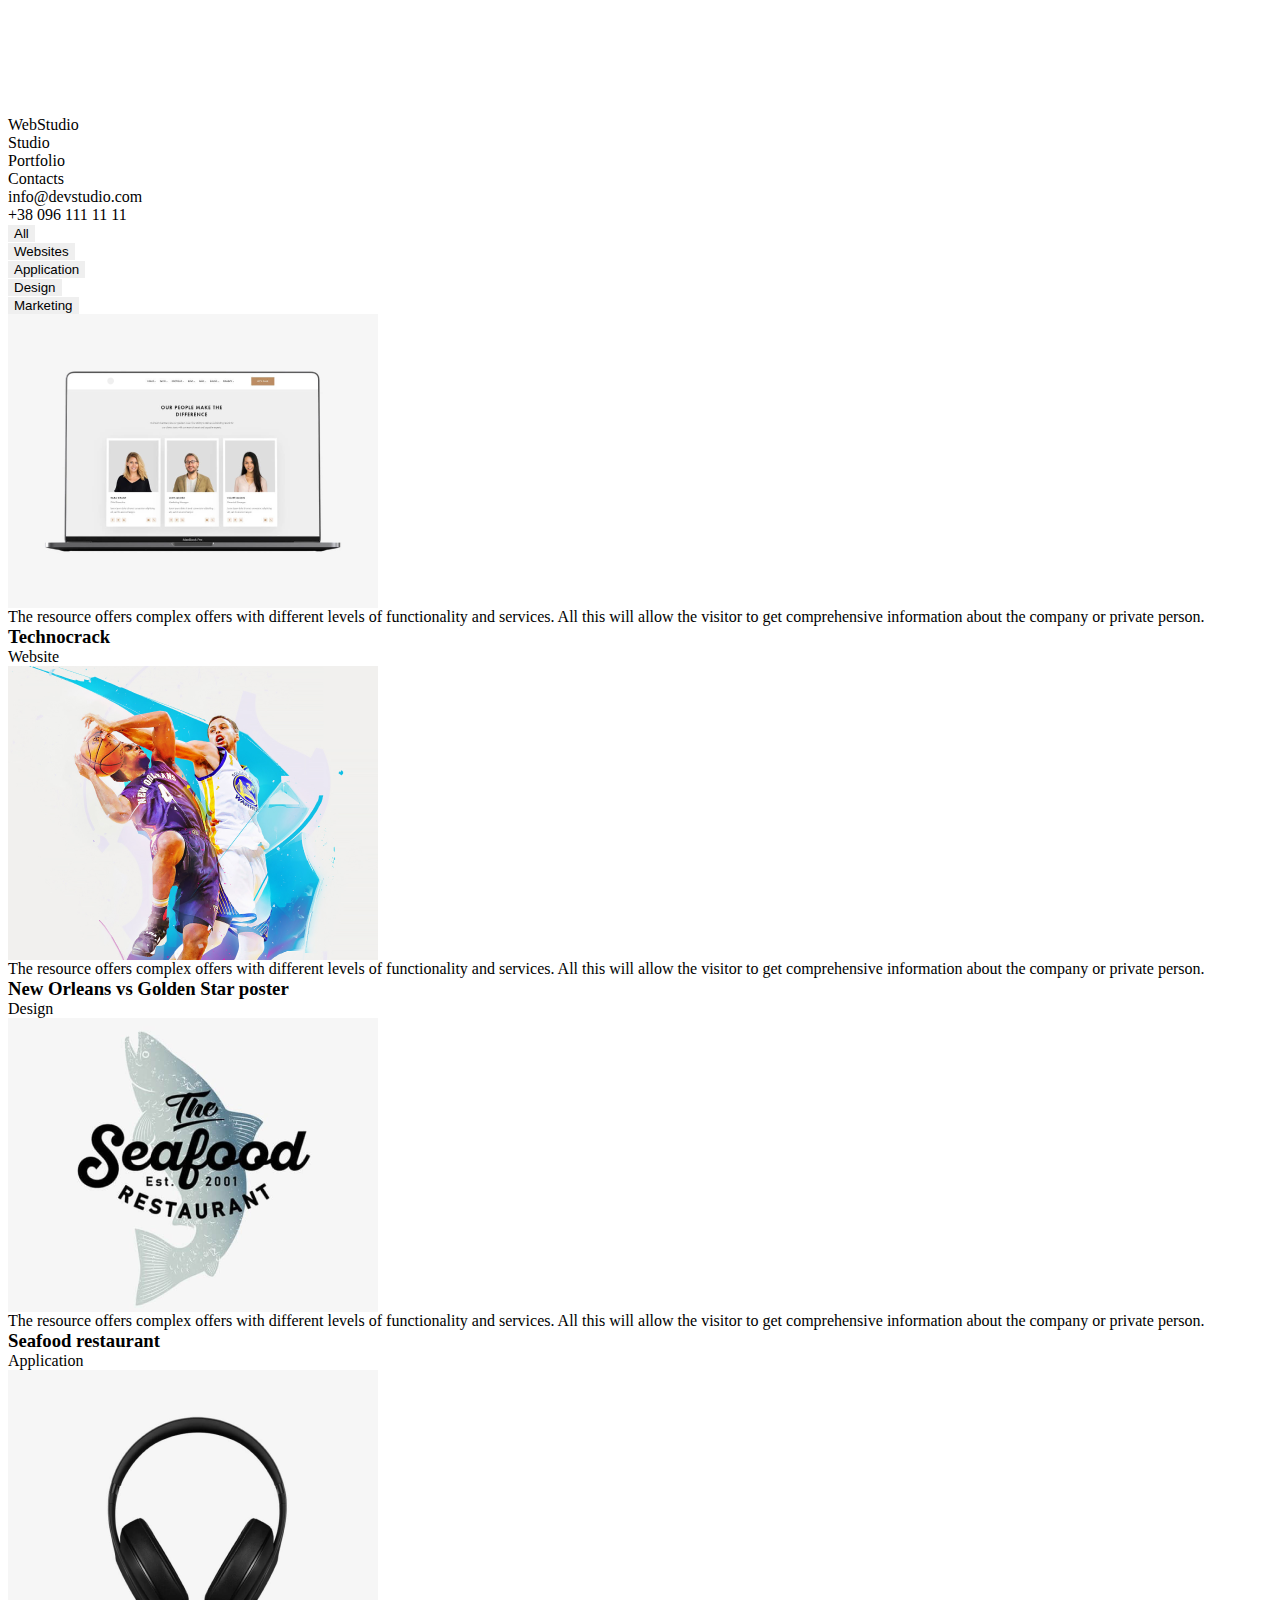
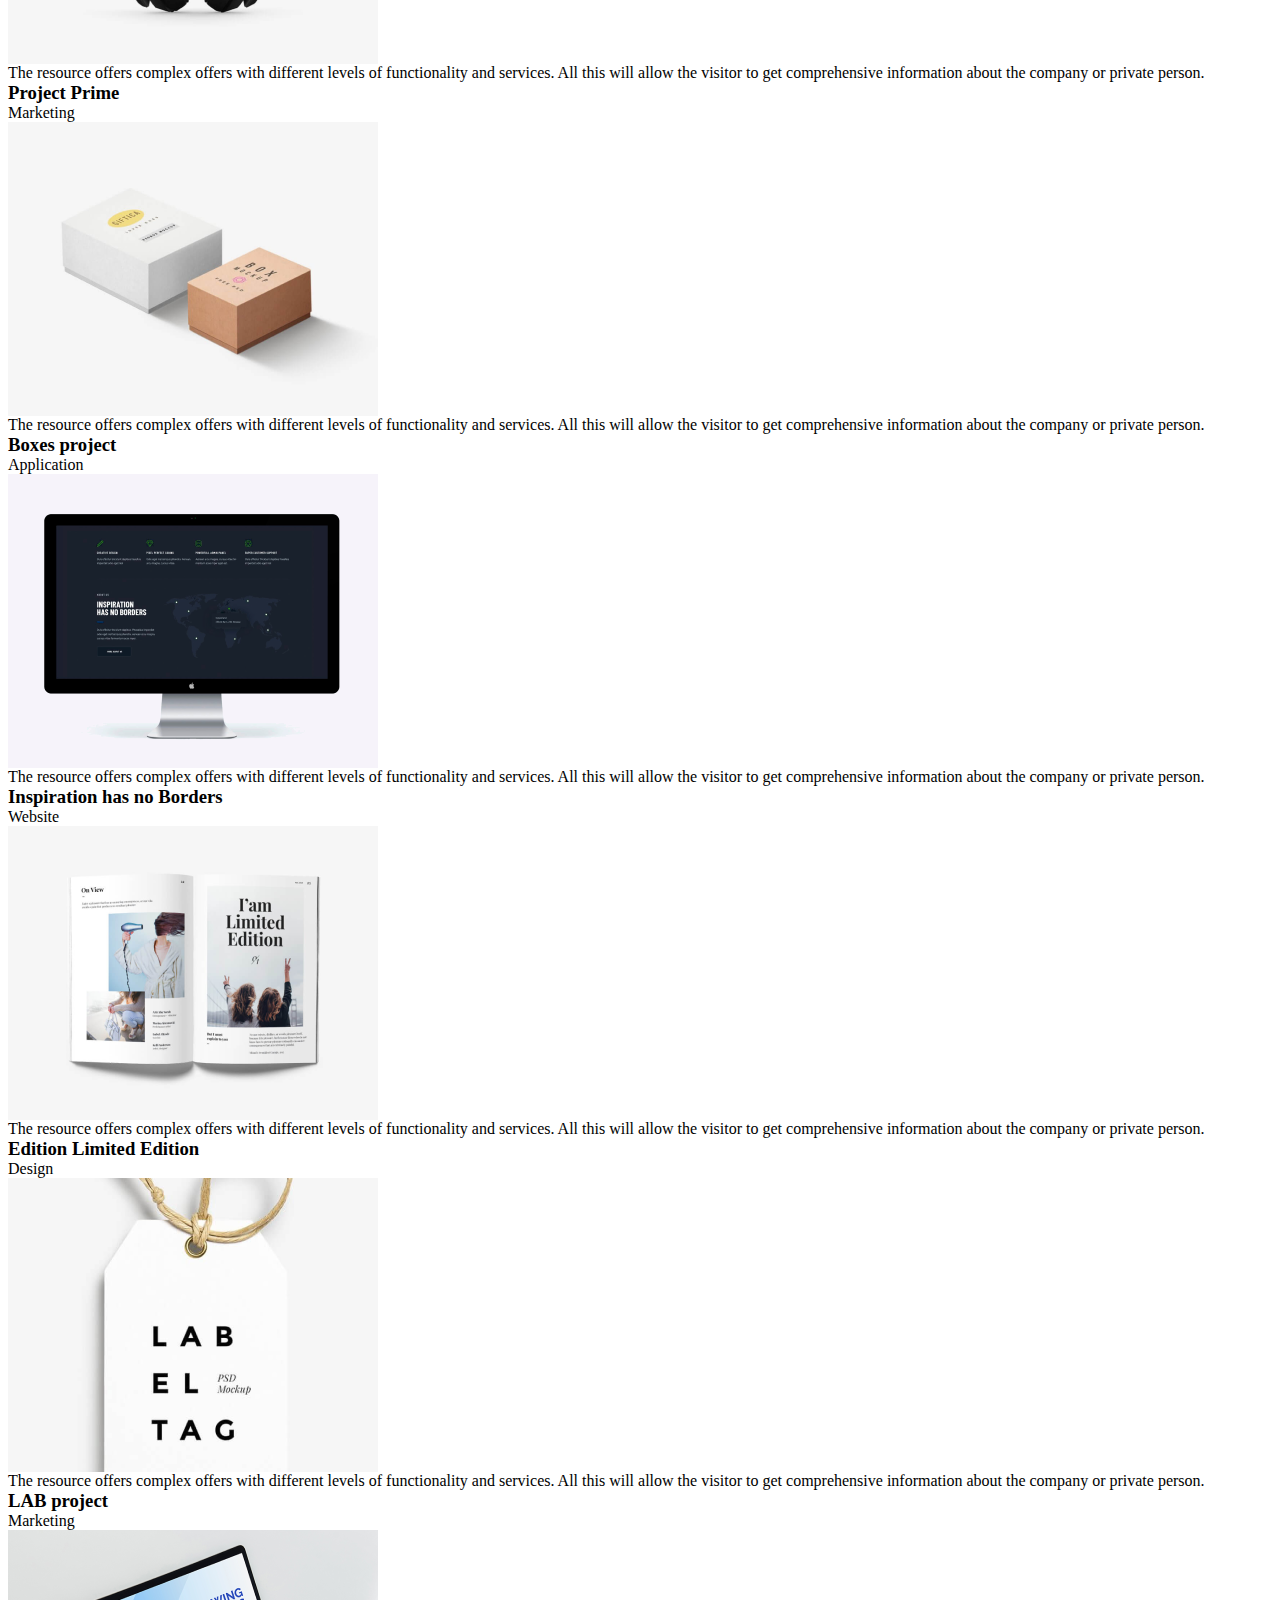
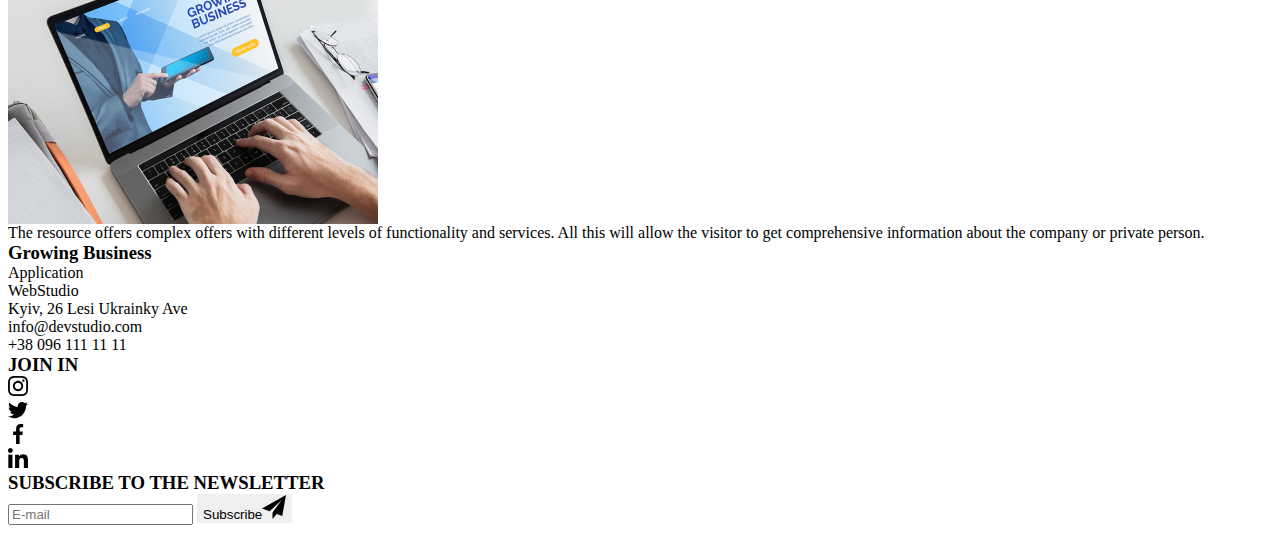
==== portfolio.html @ dd971374 "initial commit" ====
<!DOCTYPE html>
<html lang="en">
<head>
    <meta charset="UTF-8">
    <meta name="viewport" content="width=device-width, initial-scale=1.0">
    <title>Portfolio</title>
    <link rel="stylesheet" href="./reset.css">
    <link rel="stylesheet" href="./styles.css">
    <link rel="preconnect" href="https://fonts.googleapis.com">
    <link rel="preconnect" href="https://fonts.gstatic.com" crossorigin>
    <link href="https://fonts.googleapis.com/css2?family=Raleway:wght@700&family=Roboto:wght@400;500;700;900&display=swap" rel="stylesheet">
</head>
<body id="body">
    <!-- website header -->
    <header class="header" id="header">
        <div class="container header-container">
            <a class="company-logo" href="./index.html">Web<span class="company-logo-header">Studio</span></a>
            <nav class="nav">
                <ul class="nav-list">
                    <li class="nav-list-item"><a href="./index.html" class="nav-list-link">Studio</a></li>
                    <li class="nav-list-item"><a href="./portfolio.html" class="nav-list-link current">Portfolio</a></li>
                    <li class="nav-list-item"><a href="#" class="nav-list-link">Contacts</a></li>
                </ul>
            </nav>
            <ul class="contact-list">
                <li class="contact-list-item"><a href="mailto:info@devstudio.com" class="contact-list-link">info@devstudio.com</a></li>
                <li class="contact-list-item"><a href="tel:+380961111111" class="contact-list-link">+38 096 111 11 11</a></li>
            </ul>
        </div>
    </header>
    <main class="main">
        <section class="portfolio-section"> 
            <div class="container portfolio-container">
                <ul class="filter-list">
                    <li class="filter-list-item"><button class="filter-list-btn">All</button></li>
                    <li class="filter-list-item"><button class="filter-list-btn">Websites</button></li>
                    <li class="filter-list-item"><button class="filter-list-btn">Application</button></li>
                    <li class="filter-list-item"><button class="filter-list-btn">Design</button></li>
                    <li class="filter-list-item"><button class="filter-list-btn">Marketing</button></li>
                </ul>
                <ul class="product-list">
                    <li class="product-list-item">
                        <a href="" class="product-list-link">
                            <div class="product-list-overlay-wrap">
                                <img src="img/img_8.png" alt="" class="product-list-img">
                                <p class="product-list-overlay-text">The resource offers complex offers with different levels of functionality and services. All this will allow the visitor to get comprehensive information about the company or private person.</p>
                            </div>
                            <div class="product-list-text-wrap">
                                <h3 class="product-list-title">Technocrack</h3>
                                <p class="product-list-type">Website</p>
                            </div>
                        </a>       
                    </li>
                    <li class="product-list-item">
                        <a href="" class="product-list-link">
                            <div class="product-list-overlay-wrap">
                                <img src="img/img_9.png" alt="" class="product-list-img">
                                <p class="product-list-overlay-text">The resource offers complex offers with different levels of functionality and services. All this will allow the visitor to get comprehensive information about the company or private person.</p>
                            </div>
                            <div class="product-list-text-wrap">
                                <h3 class="product-list-title">New Orleans vs Golden Star poster</h3>
                                <p class="product-list-type">Design</p>
                            </div>
                        </a>       
                    </li>
                    <li class="product-list-item">
                        <a href="" class="product-list-link">
                            <div class="product-list-overlay-wrap">
                                <img src="img/img_10.png" alt="" class="product-list-img">
                                <p class="product-list-overlay-text">The resource offers complex offers with different levels of functionality and services. All this will allow the visitor to get comprehensive information about the company or private person.</p>
                            </div>
                            <div class="product-list-text-wrap">
                                <h3 class="product-list-title">Seafood restaurant</h3>
                                <p class="product-list-type">Application</p>
                            </div>
                        </a>       
                    </li>
                    <li class="product-list-item">
                        <a href="" class="product-list-link">
                            <div class="product-list-overlay-wrap">
                                <img src="img/img_11.png" alt="" class="product-list-img">
                                <p class="product-list-overlay-text">The resource offers complex offers with different levels of functionality and services. All this will allow the visitor to get comprehensive information about the company or private person.</p>
                            </div>
                            <div class="product-list-text-wrap">
                                <h3 class="product-list-title">Project Prime</h3>
                                <p class="product-list-type">Marketing</p>
                            </div>
                        </a>       
                    </li>
                    <li class="product-list-item">
                        <a href="" class="product-list-link">
                            <div class="product-list-overlay-wrap">
                                <img src="img/img_12.png" alt="" class="product-list-img">
                                <p class="product-list-overlay-text">The resource offers complex offers with different levels of functionality and services. All this will allow the visitor to get comprehensive information about the company or private person.</p>
                            </div>
                            <div class="product-list-text-wrap">
                                <h3 class="product-list-title">Boxes project</h3>
                                <p class="product-list-type">Application</p>
                            </div>
                        </a>       
                    </li>
                    <li class="product-list-item">
                        <a href="" class="product-list-link">
                            <div class="product-list-overlay-wrap">
                                <img src="img/img_13.png" alt="" class="product-list-img">
                                <p class="product-list-overlay-text">The resource offers complex offers with different levels of functionality and services. All this will allow the visitor to get comprehensive information about the company or private person.</p>
                            </div>
                            <div class="product-list-text-wrap">
                                <h3 class="product-list-title">Inspiration has no Borders</h3>
                                <p class="product-list-type">Website</p>
                            </div>
                        </a>       
                    </li>
                    <li class="product-list-item">
                        <a href="" class="product-list-link">
                            <div class="product-list-overlay-wrap">
                                <img src="img/img_14.png" alt="" class="product-list-img">
                                <p class="product-list-overlay-text">The resource offers complex offers with different levels of functionality and services. All this will allow the visitor to get comprehensive information about the company or private person.</p>
                            </div>
                            <div class="product-list-text-wrap">
                                <h3 class="product-list-title">Edition Limited Edition</h3>
                                <p class="product-list-type">Design</p>
                            </div>
                        </a>       
                    </li>
                    <li class="product-list-item">
                        <a href="" class="product-list-link">
                            <div class="product-list-overlay-wrap">
                                <img src="img/img_15.png" alt="" class="product-list-img">
                                <p class="product-list-overlay-text">The resource offers complex offers with different levels of functionality and services. All this will allow the visitor to get comprehensive information about the company or private person.</p>
                            </div>
                            <div class="product-list-text-wrap">
                                <h3 class="product-list-title">LAB project</h3>
                                <p class="product-list-type">Marketing</p>
                            </div>
                        </a>       
                    </li>
                    <li class="product-list-item">
                        <a href="" class="product-list-link">
                            <div class="product-list-overlay-wrap">
                                <img src="img/img_16.png" alt="" class="product-list-img">
                                <p class="product-list-overlay-text">The resource offers complex offers with different levels of functionality and services. All this will allow the visitor to get comprehensive information about the company or private person.</p>
                            </div>
                            <div class="product-list-text-wrap">
                                <h3 class="product-list-title">Growing Business</h3>
                                <p class="product-list-type">Application</p>
                            </div>
                        </a>       
                    </li>
                </ul>
            </div>
        </section>
    </main>
    <footer class="footer">
        <div class="container footer-container">
            <div class="address-wrapper">
                <a href="./index.html" class="company-logo">Web<span class="company-logo-footer">Studio</span></a>
                <address class="address">
                    <ul class="address-list">
                        <li class="address-list-item"><a href="" class="address-list-address">Kyiv, 26 Lesi Ukrainky Ave</a></li>
                        <li class="address-list-item"><a href="mailto:info@devstudio.com" class="address-list-link">info@devstudio.com</a></li>
                        <li class="address-list-item"><a href="tel:+380961111111" class="address-list-link">+38 096 111 11 11</a></li>
                    </ul>
                </address>
            </div>
            <div class="footer-social-wrapper">
                <h3 class="footer-join">JOIN IN</h3>
                <ul class="footer-join-social-list">
                    <li class="footer-join-social-list-item">
                        <a href="#" class="footer-join-social-list-link">
                            <svg width="20" height="20" class="footer-join-social-list-svg">
                                <use href="./symbol-defs.svg#icon-instagram" class="footer-join-social-list-use"></use>
                            </svg>
                        </a>
                    </li>
                    <li class="footer-join-social-list-item">
                        <a href="#" class="footer-join-social-list-link">
                            <svg width="20" height="20" class="footer-join-social-list-svg">
                                <use href="./symbol-defs.svg#icon-twitter" class="footer-join-social-list-use"></use>
                            </svg>
                        </a>
                    </li>
                    <li class="footer-join-social-list-item">
                        <a href="#" class="footer-join-social-list-link">
                            <svg width="20" height="20" class="footer-join-social-list-svg">
                                <use href="./symbol-defs.svg#icon-facebook" class="footer-join-social-list-use"></use>
                            </svg>
                        </a>
                    </li>
                    <li class="footer-join-social-list-item">
                        <a href="#" class="footer-join-social-list-link">
                            <svg width="20" height="20" class="footer-join-social-list-svg">
                                <use href="./symbol-defs.svg#icon-linkedin" class="footer-join-social-list-use"></use>
                            </svg>
                        </a>
                    </li>
                </ul>
            </div>
            <div class="footer-form-wrapper">
                <h3 class="footer-form-title">SUBSCRIBE TO THE NEWSLETTER</h3>
                <form class="footer-form">
                    <input type="text" class="footer-form-input" placeholder="E-mail">
                    <button class="footer-form-btn">Subscribe<svg width="24" height="24" class="footer-form-svg"><use href="./symbol-defs.svg#icon-send" class="footer-form-use"></use></svg></button>
                </form>
            </div>
        </div>
    </footer>
    <script>
        const header = document.getElementById('header');
        const headerHeight = header.offsetHeight;
        const body = document.getElementById('body');
        body.style.paddingTop = headerHeight + 'px';
    </script>
</body>
</html>
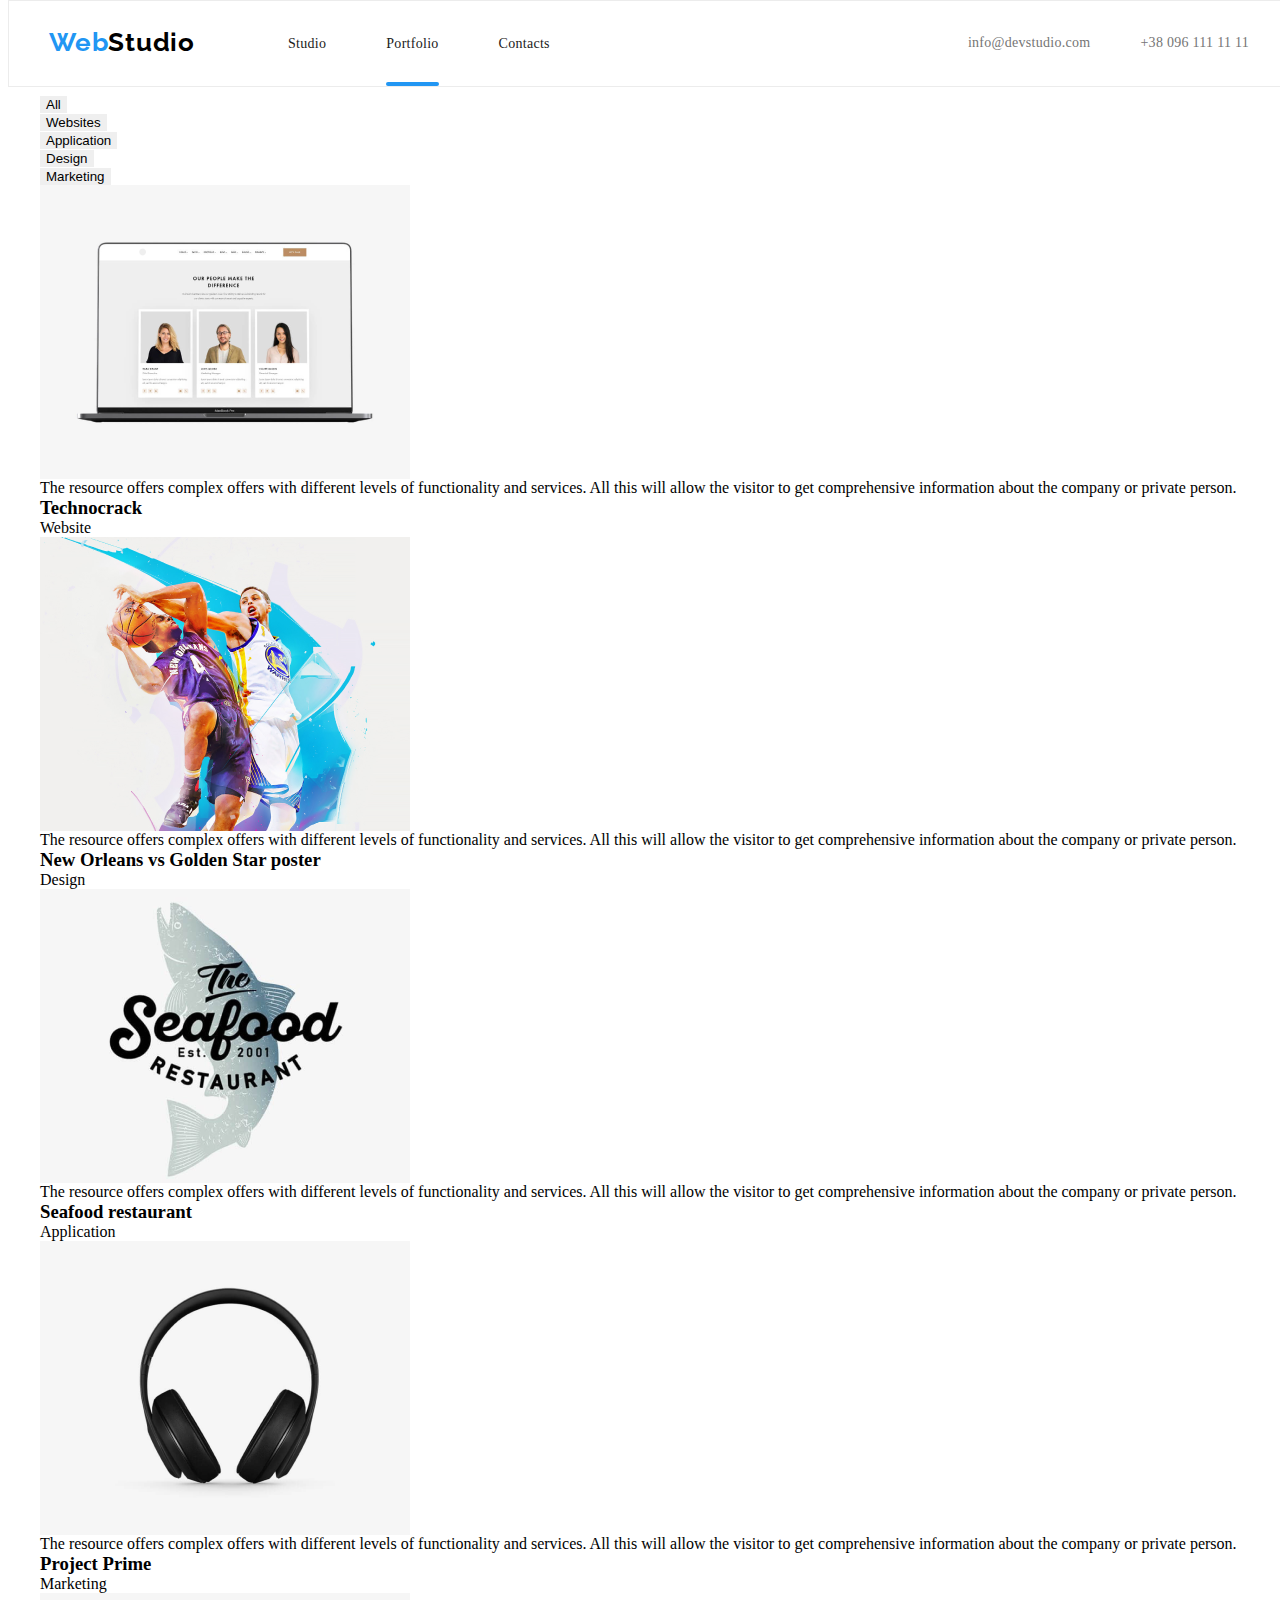
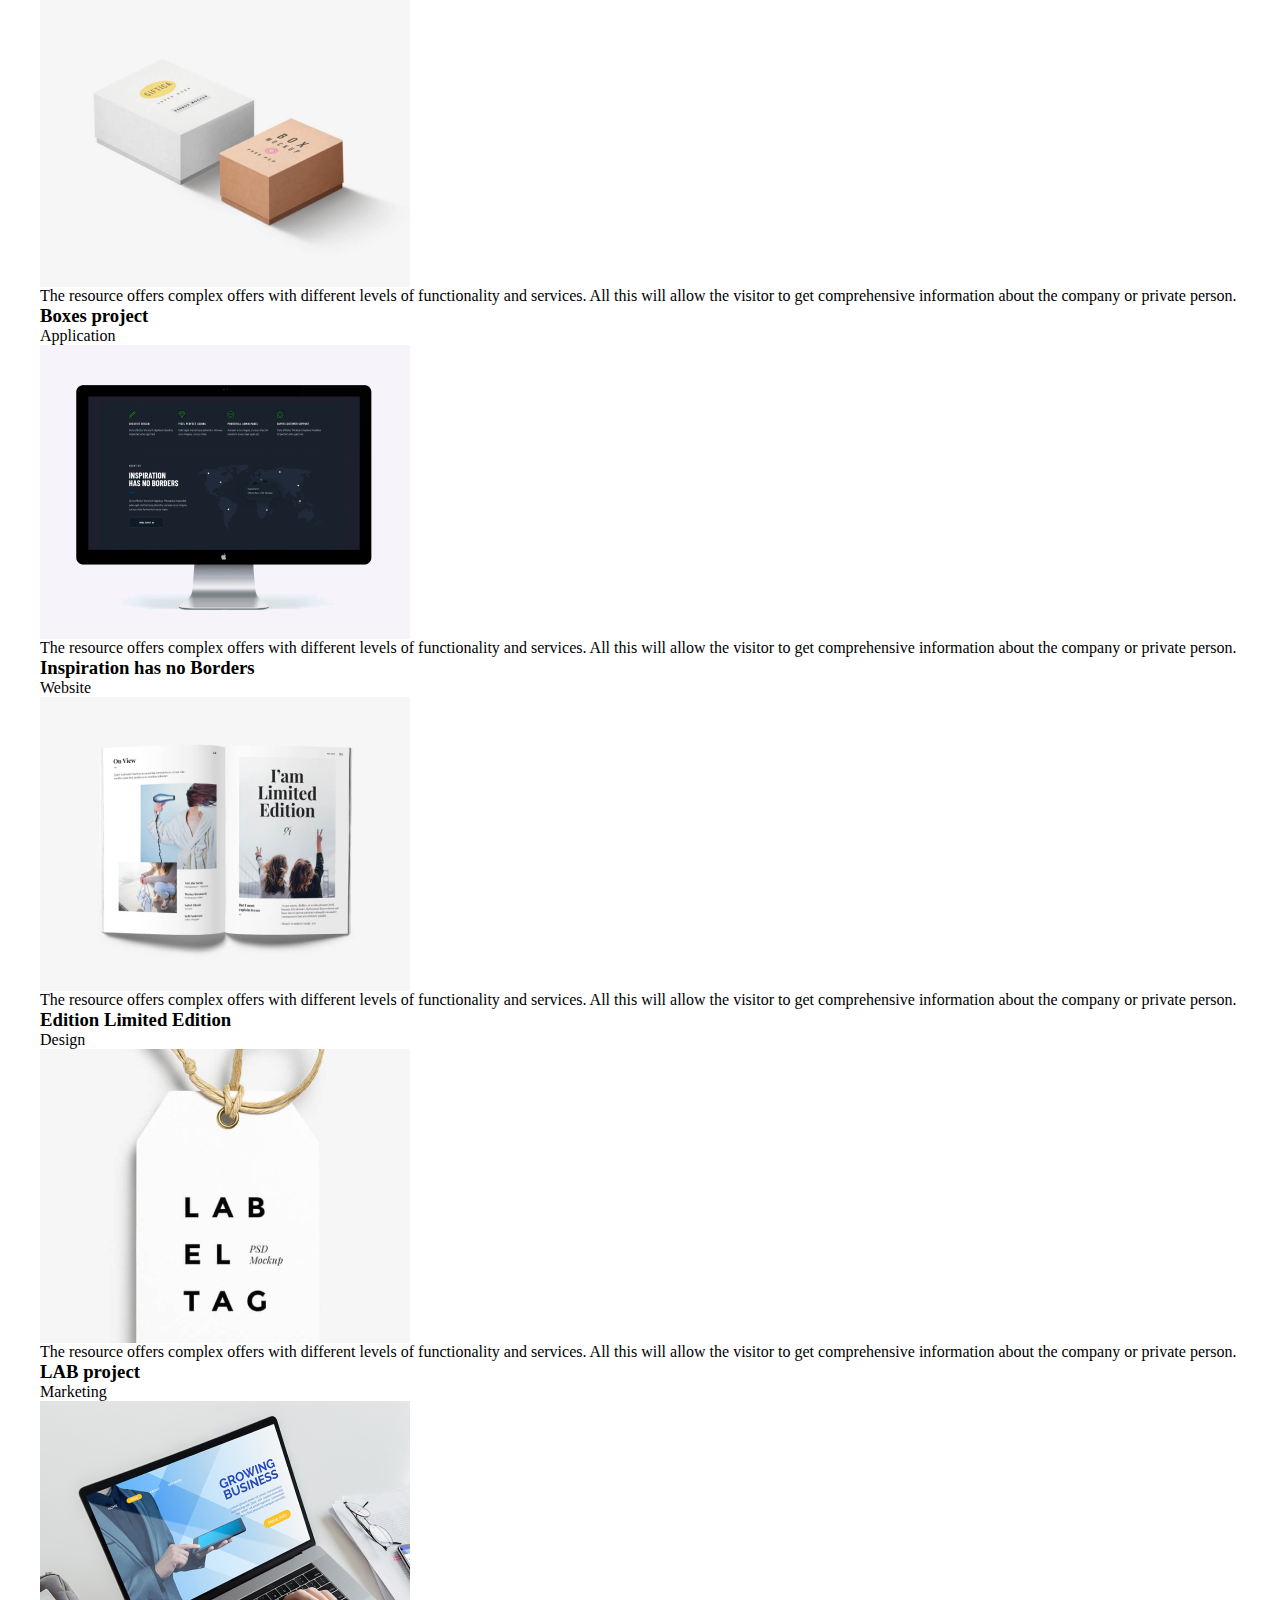
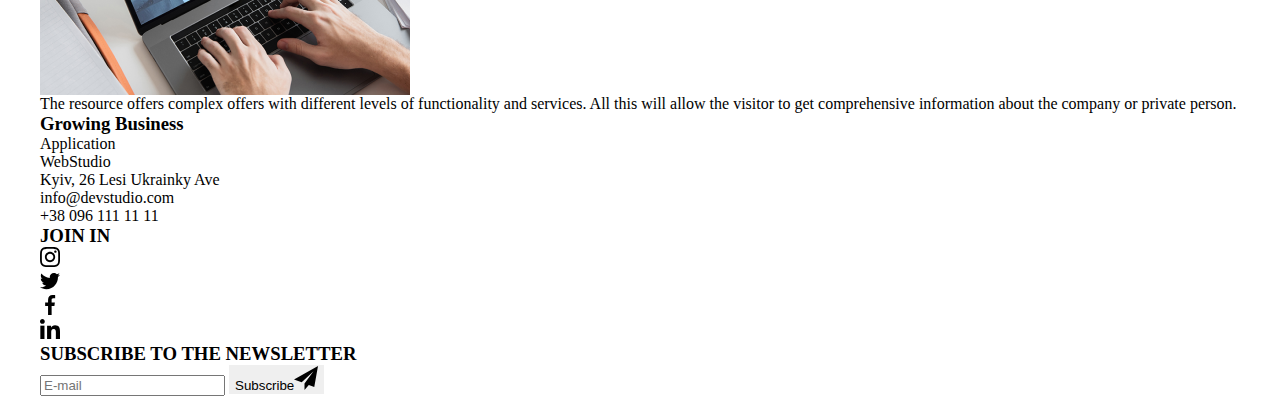
==== commit bf998d7e: "finished _header.scss, minor fixes" ====
--- a/portfolio.html
+++ b/portfolio.html
@@ -3,12 +3,12 @@
 <head>
     <meta charset="UTF-8">
     <meta name="viewport" content="width=device-width, initial-scale=1.0">
-    <title>Portfolio</title>
-    <link rel="stylesheet" href="./reset.css">
-    <link rel="stylesheet" href="./styles.css">
     <link rel="preconnect" href="https://fonts.googleapis.com">
     <link rel="preconnect" href="https://fonts.gstatic.com" crossorigin>
     <link href="https://fonts.googleapis.com/css2?family=Raleway:wght@700&family=Roboto:wght@400;500;700;900&display=swap" rel="stylesheet">
+    <link rel="stylesheet" href="https://cdnjs.cloudflare.com/ajax/libs/modern-normalize/3.0.1/modern-normalize.min.css" integrity="sha512-q6WgHqiHlKyOqslT/lgBgodhd03Wp4BEqKeW6nNtlOY4quzyG3VoQKFrieaCeSnuVseNKRGpGeDU3qPmabCANg==" crossorigin="anonymous" referrerpolicy="no-referrer" />
+    <link rel="stylesheet" href="./css/main.min.css">
+    <title>Portfolio</title>
 </head>
 <body id="body">
     <!-- website header -->
--- a/css/main.min.css
+++ b/css/main.min.css
@@ -0,0 +1 @@
+ul,ol{list-style:none;margin:0;padding:0}h1,h2,h3,h4,h5,h6,p{margin:0}a{text-decoration:none;color:inherit}address{font-style:normal}button{border:none}img{display:block}.container{padding-left:15px;padding-right:15px;margin:0 auto}@media screen and (min-width: 480px){.container{width:480px}}@media screen and (min-width: 767px){.container{width:768px}}@media screen and (min-width: 1199px){.container{width:1200px}}.header{background-color:#fff;width:100%;padding-top:24px;padding-bottom:25px;border:1px solid #ececec;position:fixed;top:0}.header-container{display:flex;justify-content:_;align-items:center;gap:93px;flex-wrap:_;flex-direction:_}.header .company-logo{font-family:Raleway;font-size:26px;font-weight:700;line-height:35.96px;letter-spacing:.03em;color:#2196f3}.header .company-logo-header{color:#000}.header .company-logo-footer{color:#fff}.header .nav-list{display:flex;justify-content:_;align-items:_;gap:60px;flex-wrap:_;flex-direction:_}.header .nav-list-link{font-family:inherit;font-size:14px;font-weight:500;line-height:16.41px;letter-spacing:.02em;color:#212121}.header .nav-list-link:hover{color:#2196f3}.header .nav-list .current{position:relative}.header .nav-list .current::after{content:"";position:absolute;background-color:#2196f3;height:4px;border-radius:2px;width:100%;bottom:-35px;left:0}.header .contact-list{display:flex;justify-content:_;align-items:_;gap:50px;flex-wrap:_;flex-direction:_;margin-left:auto}.header .contact-list-item{display:flex;justify-content:_;align-items:center;gap:10px;flex-wrap:_;flex-direction:_}.header .contact-list-item:hover .contact-list-icon{fill:#2196f3}.header .contact-list-item:hover .contact-list-link{color:#2196f3}.header .contact-list-link{font-family:inherit;font-size:14px;font-weight:500;line-height:16.41px;letter-spacing:.02em;color:#757575}.header .contact-list-icon{fill:#757575}/*# sourceMappingURL=main.min.css.map */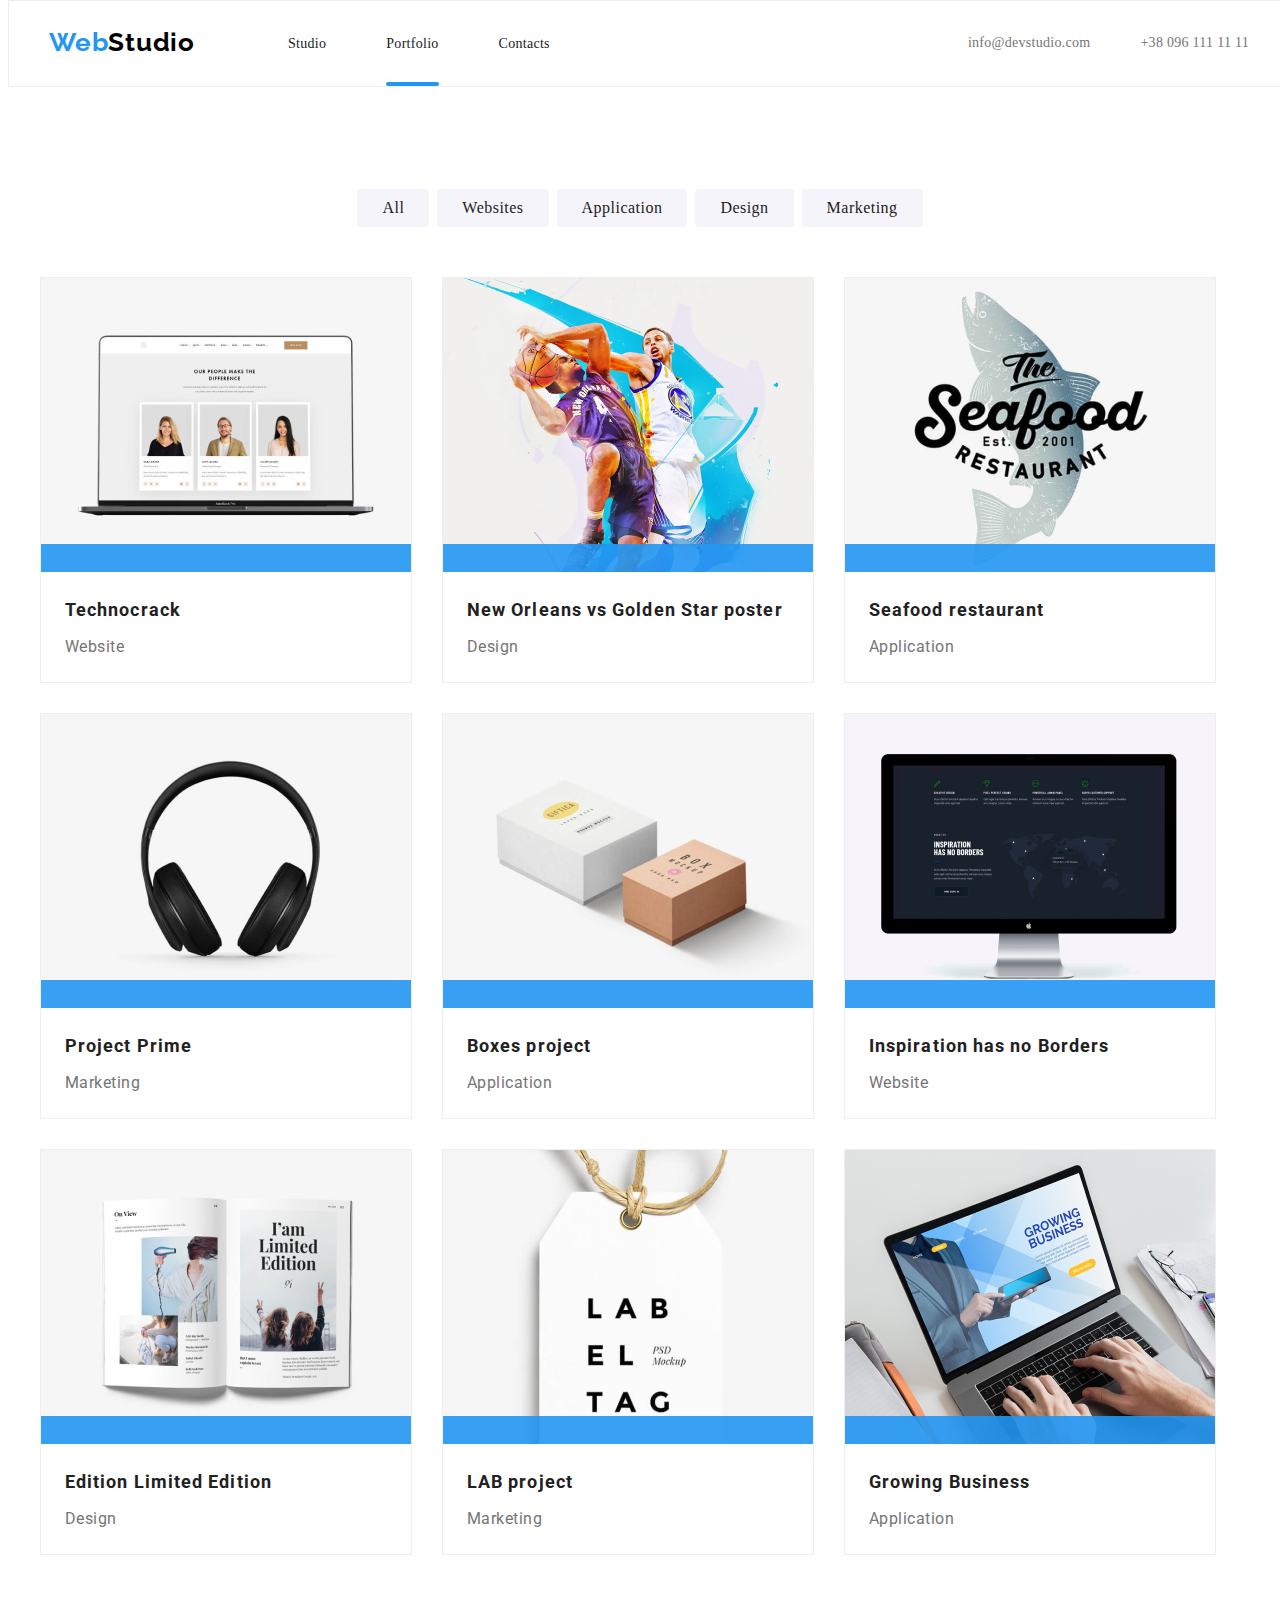
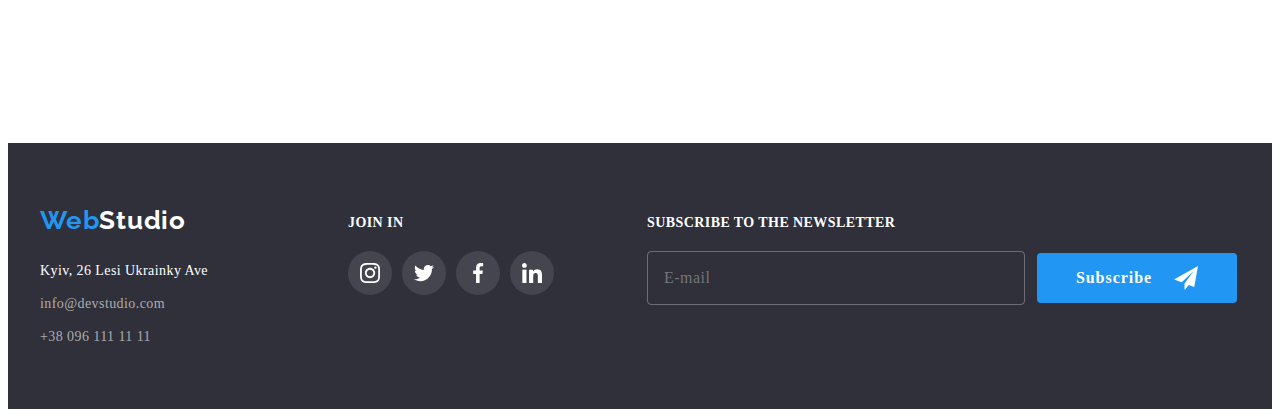
==== commit 2cb5f426: "_portfolio.scss done, minor fixes" ====
--- a/portfolio.html
+++ b/portfolio.html
@@ -29,7 +29,7 @@
         </div>
     </header>
     <main class="main">
-        <section class="portfolio-section"> 
+        <section class="portfolio"> 
             <div class="container portfolio-container">
                 <ul class="filter-list">
                     <li class="filter-list-item"><button class="filter-list-btn">All</button></li>
--- a/css/main.min.css
+++ b/css/main.min.css
@@ -1 +1 @@
-ul,ol{list-style:none;margin:0;padding:0}h1,h2,h3,h4,h5,h6,p{margin:0}a{text-decoration:none;color:inherit}address{font-style:normal}button{border:none}img{display:block}.container{padding-left:15px;padding-right:15px;margin:0 auto}@media screen and (min-width: 480px){.container{width:480px}}@media screen and (min-width: 767px){.container{width:768px}}@media screen and (min-width: 1199px){.container{width:1200px}}.header{background-color:#fff;width:100%;padding-top:24px;padding-bottom:25px;border:1px solid #ececec;position:fixed;top:0}.header-container{display:flex;justify-content:_;align-items:center;gap:93px;flex-wrap:_;flex-direction:_}.header .company-logo{font-family:Raleway;font-size:26px;font-weight:700;line-height:35.96px;letter-spacing:.03em;color:#2196f3}.header .company-logo-header{color:#000}.header .company-logo-footer{color:#fff}.header .nav-list{display:flex;justify-content:_;align-items:_;gap:60px;flex-wrap:_;flex-direction:_}.header .nav-list-link{font-family:inherit;font-size:14px;font-weight:500;line-height:16.41px;letter-spacing:.02em;color:#212121}.header .nav-list-link:hover{color:#2196f3}.header .nav-list .current{position:relative}.header .nav-list .current::after{content:"";position:absolute;background-color:#2196f3;height:4px;border-radius:2px;width:100%;bottom:-35px;left:0}.header .contact-list{display:flex;justify-content:_;align-items:_;gap:50px;flex-wrap:_;flex-direction:_;margin-left:auto}.header .contact-list-item{display:flex;justify-content:_;align-items:center;gap:10px;flex-wrap:_;flex-direction:_}.header .contact-list-item:hover .contact-list-icon{fill:#2196f3}.header .contact-list-item:hover .contact-list-link{color:#2196f3}.header .contact-list-link{font-family:inherit;font-size:14px;font-weight:500;line-height:16.41px;letter-spacing:.02em;color:#757575}.header .contact-list-icon{fill:#757575}/*# sourceMappingURL=main.min.css.map */+ul,ol{list-style:none;margin:0;padding:0}h1,h2,h3,h4,h5,h6,p{margin:0}a{text-decoration:none;color:inherit}address{font-style:normal}button{border:none}img{display:block}.container{padding-left:15px;padding-right:15px;margin:0 auto}@media screen and (min-width: 480px){.container{width:480px}}@media screen and (min-width: 767px){.container{width:768px}}@media screen and (min-width: 1199px){.container{width:1200px}}.backdrop{position:fixed;top:0;left:0;width:100%;height:100%;background-color:rgba(0,0,0,.5);opacity:1}.backdrop.is-hidden{opacity:0;pointer-events:none}.no-scroll{overflow:hidden}.modal{position:absolute;top:50%;left:50%;width:528px;height:581px;background-color:#fff;transform:translate(-50%, -50%);border:1px solid rgba(33,33,33,.1254901961);border-radius:4px;box-shadow:0px 2px 1px 0px rgba(0,0,0,.2);box-shadow:0px 1px 1px 0px rgba(0,0,0,.1411764706);box-shadow:0px 1px 3px 0px rgba(0,0,0,.1215686275)}.modal-btn-close{width:30px;height:30px;margin-top:8px;margin-left:490px;border-radius:50%;background-color:rgba(0,0,0,0);border:1px solid rgba(0,0,0,.062745098);cursor:pointer;display:flex;justify-content:center;align-items:center;gap:_;flex-wrap:_;flex-direction:_}.modal-btn-close:hover>svg{fill:#2196f3}.modal-title{font-family:inherit;font-size:20px;font-weight:700;line-height:23.44px;letter-spacing:.03em;text-align:center;margin-top:2px;margin-bottom:12px}.modal-form{margin-left:40px;margin-right:40px;margin-bottom:20px}.modal-form-label{font-family:inherit;font-size:12px;font-weight:400;line-height:14.06px;letter-spacing:.01em;text-align:left;color:#757575}.modal-form-input-wrapper{width:100%;height:40px;margin-top:4px;border-radius:4px;border:1px solid rgba(33,33,33,.1254901961);padding-left:12px;display:flex;justify-content:_;align-items:center;gap:12px;flex-wrap:_;flex-direction:_}.modal-form-input-wrapper:has(.modal-form-input:focus){border:1px solid #2196f3}.modal-form-input{border:0;outline:0}.modal-form-input-svg:has(+.modal-form-input:focus){fill:#2196f3}.modal-form-textarea{width:100%;height:120px;margin-bottom:20px;margin-top:4px;border-radius:4px;border:1px solid rgba(33,33,33,.1254901961);resize:none;font-family:inherit;font-size:12px;font-weight:400;line-height:14.06px;letter-spacing:.01em;text-align:left;outline:0;padding-top:12px;padding-left:16px}.modal-form-textarea:focus{border:1px solid #2196f3}.modal-form-checkbox-text{display:inline;font-family:inherit;font-size:14px;font-weight:400;line-height:24px;letter-spacing:.03em;text-align:left;color:#757575;margin-right:100px}.modal-form-checkbox-text-link{text-decoration:underline;color:#2196f3}.modal-btn-send{display:block;margin:0 auto;margin-top:6px;width:200px;height:50px;color:#fff;background-color:#2196f3;border-radius:4px;font-family:inherit;font-size:16px;font-weight:700;line-height:30px;letter-spacing:.06em;text-align:center;margin-bottom:40px;cursor:pointer}.header{background-color:#fff;width:100%;padding-top:24px;padding-bottom:25px;border:1px solid #ececec;position:fixed;top:0}.header-container{display:flex;justify-content:_;align-items:center;gap:93px;flex-wrap:_;flex-direction:_}.header .nav-list{display:flex;justify-content:_;align-items:_;gap:60px;flex-wrap:_;flex-direction:_}.header .nav-list-link{font-family:inherit;font-size:14px;font-weight:500;line-height:16.41px;letter-spacing:.02em;color:#212121}.header .nav-list-link:hover{color:#2196f3}.header .nav-list .current{position:relative}.header .nav-list .current::after{content:"";position:absolute;background-color:#2196f3;height:4px;border-radius:2px;width:100%;bottom:-35px;left:0}.header .contact-list{display:flex;justify-content:_;align-items:_;gap:50px;flex-wrap:_;flex-direction:_;margin-left:auto}.header .contact-list-item{display:flex;justify-content:_;align-items:center;gap:10px;flex-wrap:_;flex-direction:_}.header .contact-list-item:hover .contact-list-icon{fill:#2196f3}.header .contact-list-item:hover .contact-list-link{color:#2196f3}.header .contact-list-link{font-family:inherit;font-size:14px;font-weight:500;line-height:16.41px;letter-spacing:.02em;color:#757575}.header .contact-list-icon{fill:#757575}.company-logo{font-family:Raleway;font-size:26px;font-weight:700;line-height:35.96px;letter-spacing:.03em;color:#2196f3}.company-logo-header{color:#000}.company-logo-footer{color:#fff}.hero{background-color:#2f303a;padding-top:200px;padding-bottom:200px}.hero-title{font-family:inherit;font-size:44px;font-weight:900;line-height:60px;letter-spacing:.06em;color:#fff;text-transform:uppercase;margin:0 auto;margin-bottom:30px;max-width:696px;text-align:center}.hero-btn{display:block;font-family:inherit;font-size:16px;font-weight:700;line-height:30px;letter-spacing:.06em;background-color:#2196f3;color:#fff;width:216px;height:50px;margin:0 auto;border-radius:4px}.features{padding-top:94px}.features-list{display:flex;justify-content:space-between;align-items:_;gap:_;flex-wrap:_;flex-direction:_}.features-list-title{font-family:inherit;font-size:14px;font-weight:700;line-height:16.41px;letter-spacing:.03em;color:#212121;text-transform:capitalize;margin-bottom:10px}.features-list-text{font-family:inherit;font-size:14px;font-weight:400;line-height:24px;letter-spacing:.03em;color:#757575}.features-list-item{width:270px;display:flex;justify-content:_;align-items:_;gap:_;flex-wrap:_;flex-direction:column}.features-list-item:nth-child(1)::before{content:url("/img/img_18.png");margin-bottom:30px}.features-list-item:nth-child(2)::before{content:url("/img/img_19.png");margin-bottom:30px}.features-list-item:nth-child(3)::before{content:url("/img/img_20.png");margin-bottom:30px}.features-list-item:nth-child(4)::before{content:url("/img/img_21.png");margin-bottom:30px}.work{padding-top:94px;padding-bottom:94px}.work-title{font-family:inherit;font-size:36px;font-weight:700;line-height:42.19px;letter-spacing:.03em;text-align:center;color:#212121;margin-bottom:50px}.work-list{display:flex;justify-content:space-between;align-items:_;gap:_;flex-wrap:_;flex-direction:_}.work-list-wrapper{position:relative}.work-list-text{position:absolute;margin:0;bottom:0;left:0;color:#fff;background-color:rgba(47,48,58,.5019607843);height:70px;width:100%;text-align:center;font-family:inherit;font-size:14px;font-weight:700;line-height:16.41px;letter-spacing:.03em;display:flex;justify-content:center;align-items:center;gap:_;flex-wrap:_;flex-direction:_}.team{background-color:#f5f4fa;padding-top:94px;padding-bottom:94px}.team-title{font-family:inherit;font-size:36px;font-weight:700;line-height:42.19px;letter-spacing:.03em;text-align:center;color:#212121;margin-bottom:50px}.team-list{display:flex;justify-content:space-between;align-items:_;gap:_;flex-wrap:_;flex-direction:_}.team-list-item{background-color:#fff;width:270px;height:428px;text-align:center;border-radius:0px 0px 4px 4px;box-shadow:0px 2px 0px 0px rgba(0,0,0,.2),0px 1px 1px 0px rgba(0,0,0,.14),0px 1px 3px 0px rgba(0,0,0,.12)}.team-list-title{font-family:inherit;font-size:16px;font-weight:500;line-height:18.75px;letter-spacing:.03em;text-align:center;color:#212121;margin-top:30px}.team-list-text{font-family:inherit;font-size:16px;font-weight:400px;line-height:18.75px;letter-spacing:.03em;text-align:center;color:#757575;margin-top:10px}.team-list-social-list{display:flex;justify-content:center;align-items:center;gap:10px;flex-wrap:_;flex-direction:_;margin-right:32px;margin-left:32px;margin-bottom:30px;margin-top:16px}.team-list-social-list-item{width:44px;height:44px;border-radius:50%;display:flex;justify-content:center;align-items:center;gap:_;flex-wrap:_;flex-direction:_}.team-list-social-list-item:hover{background-color:#2196f3;cursor:pointer}.team-list-social-list-item:hover .team-list-social-list-link>.team-list-social-list-svg{fill:#fff}.team-list-social-list-link{display:flex;justify-content:center;align-items:center;gap:_;flex-wrap:_;flex-direction:_}.team-list-social-list-svg{fill:#afb1b8}.customers{padding-left:215px;padding-right:215px;padding-top:94px;padding-bottom:94px}.customers-title{font-family:inherit;font-size:36px;font-weight:700;line-height:42.19px;letter-spacing:.03em;text-align:center;margin-bottom:50px}.customers-list{display:flex;justify-content:space-between;align-items:_;gap:_;flex-wrap:_;flex-direction:_}.customers-list-item{width:170px;height:92px;border:1px solid #afb1b8;border-radius:4px;display:flex;justify-content:center;align-items:center;gap:_;flex-wrap:_;flex-direction:_}.customers-list-item:hover{border:1px solid #2196f3}.customers-list-item:hover .customers-list-use{fill:#2196f3;transition:500ms}.customers-list-item .customers-list-use{fill:#afb1b8}.footer{background-color:#2f303a;padding-top:60px;padding-bottom:60px}.footer-container{display:flex;justify-content:_;align-items:_;gap:_;flex-wrap:_;flex-direction:_}.footer .address{margin-top:20px;margin-right:70px}.footer .address-list-item{margin-top:9px}.footer .address-list-address{font-family:inherit;font-size:14px;font-weight:400;line-height:24px;letter-spacing:.03em;color:#fff}.footer .address-list-link{font-family:inherit;font-size:14px;font-weight:400;line-height:24px;letter-spacing:.03em;color:rgba(255,255,255,.6)}.footer-social-wrapper{margin-top:12px;margin-left:70px}.footer-join{font-family:inherit;font-size:14px;font-weight:700;line-height:16.41px;letter-spacing:.03em;text-align:left;color:#fff}.footer-join-social-list{display:flex;justify-content:center;align-items:center;gap:10px;flex-wrap:_;flex-direction:_;margin-top:20px}.footer-join-social-list-item{width:44px;height:44px;border-radius:50%;display:flex;justify-content:center;align-items:center;gap:_;flex-wrap:_;flex-direction:_;background-color:rgba(255,255,255,.1019607843)}.footer-join-social-list-item:hover{background-color:#2196f3;cursor:pointer}.footer-join-social-list-link{display:flex;justify-content:center;align-items:center;gap:_;flex-wrap:_;flex-direction:_}.footer-join-social-list-svg{fill:#fff}.footer-form{display:flex;justify-content:_;align-items:center;gap:12px;flex-wrap:_;flex-direction:_}.footer-form-wrapper{margin-left:93px;margin-top:12px}.footer-form-title{font-family:inherit;font-size:14px;font-weight:700;line-height:16.41px;letter-spacing:.03em;text-align:left;color:#fff;margin-bottom:20px}.footer-form-input{width:358px;height:50px;border-radius:4px;background-color:rgba(0,0,0,0);border:1px solid rgba(255,255,255,.3019607843);font-family:inherit;font-size:16px;font-weight:400;line-height:20px;letter-spacing:.03em;text-align:left;color:rgba(255,255,255,.6);padding-left:16px;outline:none}.footer-form-btn{font-family:inherit;font-size:16px;font-weight:700;line-height:30px;letter-spacing:.06em;text-align:center;color:#fff;background-color:#2196f3;width:200px;height:50px;display:flex;justify-content:center;align-items:center;gap:22px;flex-wrap:_;flex-direction:_;cursor:pointer;border-radius:4px}.footer-form-svg{fill:#fff}.portfolio{padding-top:94px;padding-bottom:94px}.portfolio-container{display:flex;justify-content:_;align-items:center;gap:_;flex-wrap:_;flex-direction:column;padding-bottom:94px}.portfolio-container .filter-list{margin-bottom:50px;display:flex;justify-content:space-between;align-items:_;gap:8px;flex-wrap:_;flex-direction:_}.portfolio-container .filter-list-btn{font-family:inherit;font-size:16px;font-weight:500;line-height:26px;letter-spacing:.03em;color:#212121;background-color:#f5f4fa;padding:6px 25px;border-radius:4px;cursor:pointer;transition-property:background-color color;transition-duration:.4s}.portfolio-container .filter-list-btn:hover{color:#fff;background-color:#2196f3}.portfolio-container .product-list{display:flex;justify-content:_;align-items:_;gap:30px;flex-wrap:wrap;flex-direction:_}.portfolio-container .product-list-item{border:1px solid #eee;width:370px;height:404px}.portfolio-container .product-list-item:hover{box-shadow:1px 4px 6px 0px rgba(0,0,0,.1607843137);box-shadow:0px 4px 4px 0px rgba(0,0,0,.0588235294);box-shadow:0px 1px 1px 0px rgba(0,0,0,.1215686275)}.portfolio-container .product-list-link:hover{cursor:pointer}.portfolio-container .product-list-link:hover .product-list-overlay-text{transform:translate(0, 0)}.portfolio-container .product-list-overlay-wrap{position:relative;overflow:hidden}.portfolio-container .product-list-overlay-text{color:#fff;background-color:rgba(33,150,243,.8980392157);padding:63px 24px;position:absolute;top:0;left:0;font-family:inherit;font-size:18px;font-weight:400;line-height:28px;letter-spacing:.03em;text-align:left;transform:translate(0, 100%);transition:1s}.portfolio-container .product-list-img{width:370px;height:294px;display:block}.portfolio-container .product-list-title{font-family:Roboto;font-size:18px;font-weight:700;line-height:36px;letter-spacing:.06em;color:#212121;margin-bottom:4px}.portfolio-container .product-list-type{font-family:Roboto;font-size:16px;font-weight:400;line-height:30px;letter-spacing:.03em;text-align:left;color:#757575}.portfolio-container .product-list-text-wrap{padding:20px 24px 22px 24px}/*# sourceMappingURL=main.min.css.map */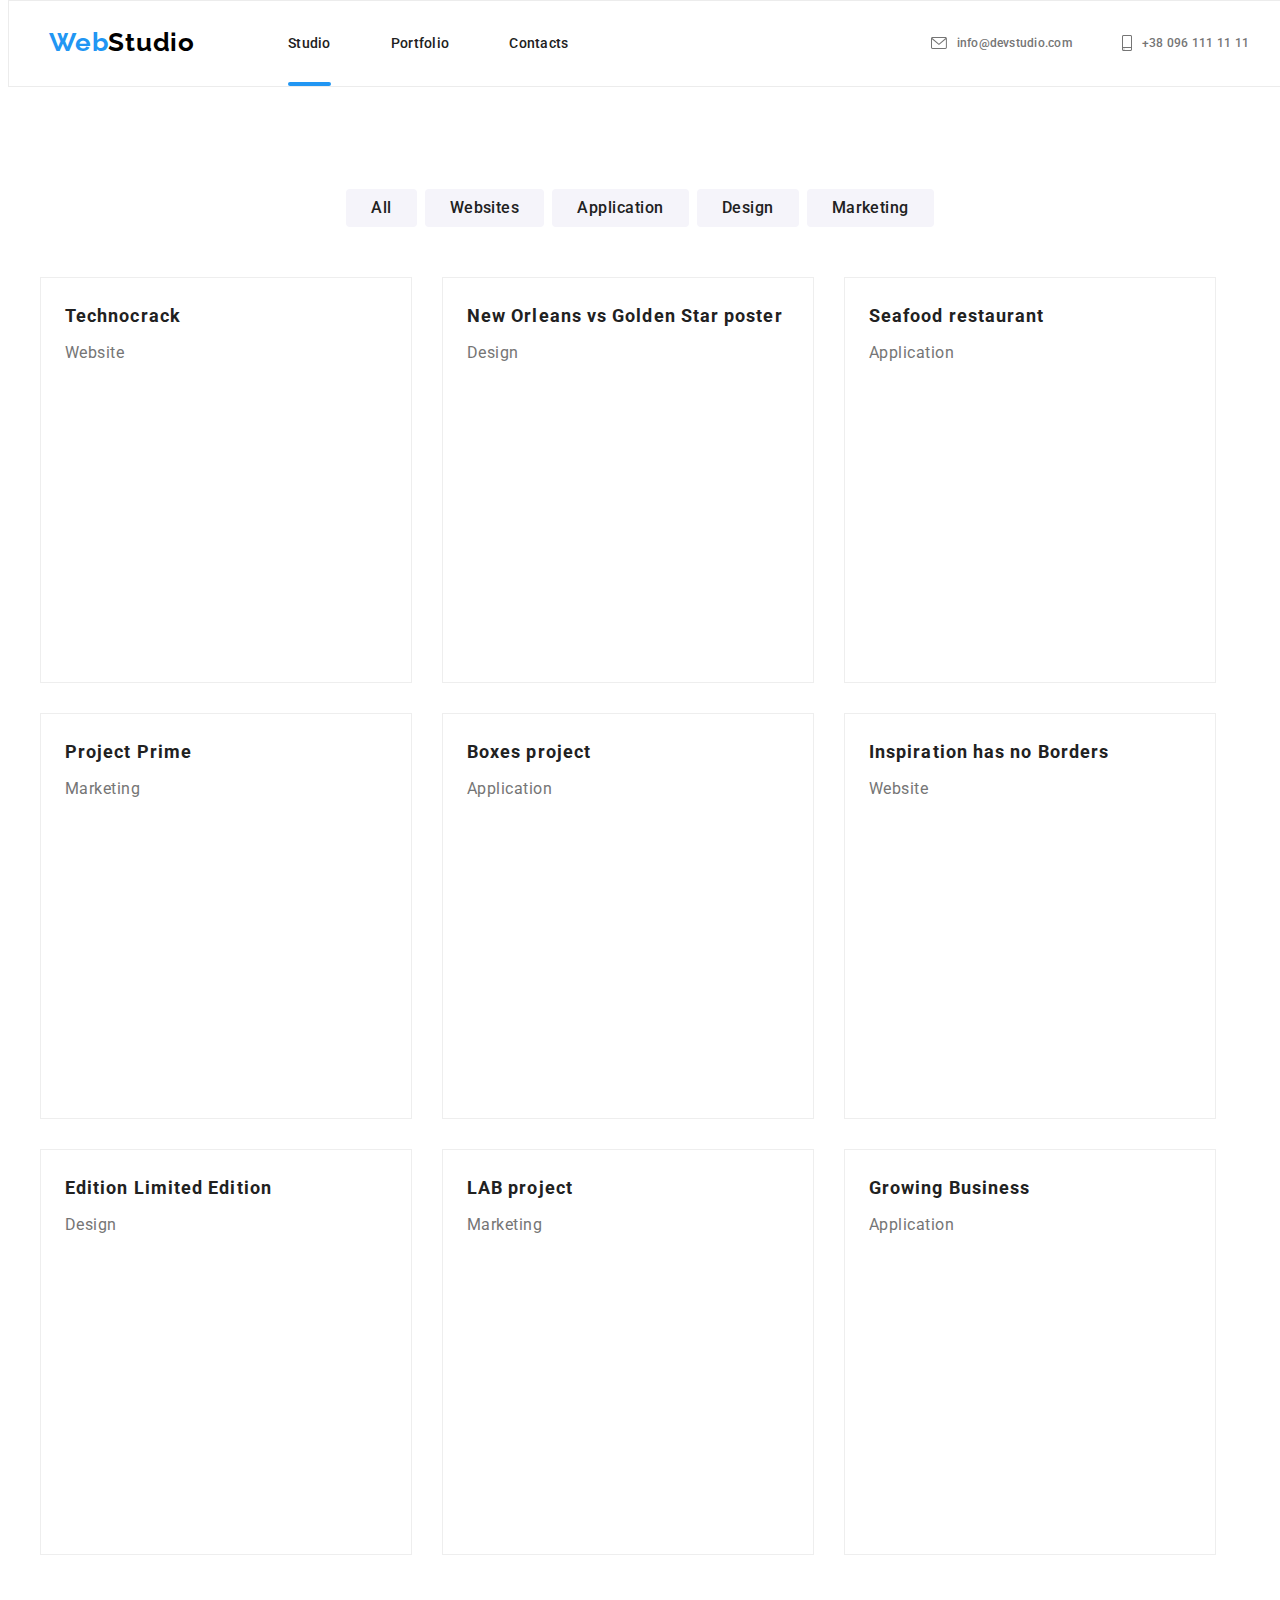
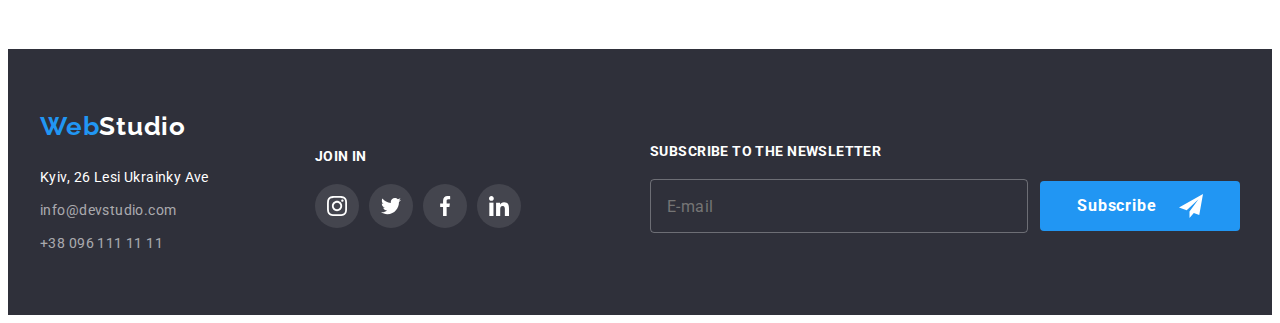
==== commit 82b97362: "adaptive for portfolio done, started working on images for portfolio" ====
--- a/portfolio.html
+++ b/portfolio.html
@@ -17,15 +17,62 @@
             <a class="company-logo" href="./index.html">Web<span class="company-logo-header">Studio</span></a>
             <nav class="nav">
                 <ul class="nav-list">
-                    <li class="nav-list-item"><a href="./index.html" class="nav-list-link">Studio</a></li>
-                    <li class="nav-list-item"><a href="./portfolio.html" class="nav-list-link current">Portfolio</a></li>
+                    <li class="nav-list-item"><a href="./index.html" class="nav-list-link current">Studio</a></li>
+                    <li class="nav-list-item"><a href="./portfolio.html" class="nav-list-link">Portfolio</a></li>
                     <li class="nav-list-item"><a href="#" class="nav-list-link">Contacts</a></li>
                 </ul>
             </nav>
             <ul class="contact-list">
-                <li class="contact-list-item"><a href="mailto:info@devstudio.com" class="contact-list-link">info@devstudio.com</a></li>
-                <li class="contact-list-item"><a href="tel:+380961111111" class="contact-list-link">+38 096 111 11 11</a></li>
+                <li class="contact-list-item"><svg width="16" height="12" class="contact-list-icon"><use href="./symbol-defs.svg#icon-envelope"></use></svg><a href="mailto:info@devstudio.com" class="contact-list-link">info@devstudio.com</a></li>
+                <li class="contact-list-item"><svg width="10" height="16" class="contact-list-icon"><use href="./symbol-defs.svg#icon-smartphone"></use></svg><a href="tel:+380961111111" class="contact-list-link">+38 096 111 11 11</a></li>
             </ul>
+            <button class="mobile-menu-btn-open"><svg width="40" height="40" class="mobile-menu-svg"><use href="./symbol-defs.svg#icon-menu" class="mobile-menu-use"></use></svg></button>
+        </div>
+        <div class="mobile-menu is-hidden">
+            <div class="mobile-menu-top-wrapper">
+                <button class="mobile-menu-btn-close">
+                    <svg class="mobile-menu-btn-close-svg" width="40" height="40">
+                        <use href="./symbol-defs.svg#icon-close" class="mobile-menu-btn-close-use"></use>
+                    </svg>
+                </button>
+                <nav class="mobile-menu-nav">
+                    <ul class="mobile-menu-nav-list">
+                        <li class="mobile-menu-nav-list-item">
+                            <a class="mobile-menu-nav-list-link" href="">Studio</a>
+                        </li>
+                        <li class="mobile-menu-nav-list-item">
+                            <a class="mobile-menu-nav-list-link" href="">Portfolio</a>
+                        </li>
+                        <li class="mobile-menu-nav-list-item">
+                            <a class="mobile-menu-nav-list-link" href="">Contacts</a>
+                        </li>
+                    </ul>
+                </nav>
+            </div>
+            <div class="mobile-menu-bottom-wrapper">
+                <ul class="mobile-menu-contact-list">
+                    <li class="mobile-menu-contact-list-item">
+                        <a class="mobile-menu-contact-list-link" href="tel:380961111111">+38 096 111 11 11</a>
+                    </li>
+                    <li class="mobile-menu-contact-list-item">
+                        <a class="mobile-menu-contact-list-link" href="mailto:info@devstudio.com">info@devstudio.com</a>
+                    </li>
+                </ul>
+                <ul class="mobile-menu-social-list">
+                    <li class="mobile-menu-social-list-item">
+                        <a class="mobile-menu-social-list-link" href="">Instagram</a>
+                    </li>
+                    <li class="mobile-menu-social-list-item">
+                        <a class="mobile-menu-social-list-link" href="">Twitter</a>
+                    </li>
+                    <li class="mobile-menu-social-list-item">
+                        <a class="mobile-menu-social-list-link" href="">Facebook</a>
+                    </li>
+                    <li class="mobile-menu-social-list-item">
+                        <a class="mobile-menu-social-list-link" href="">Linkedin</a>
+                    </li>
+                </ul>
+            </div>
         </div>
     </header>
     <main class="main">
@@ -205,11 +252,7 @@
             </div>
         </div>
     </footer>
-    <script>
-        const header = document.getElementById('header');
-        const headerHeight = header.offsetHeight;
-        const body = document.getElementById('body');
-        body.style.paddingTop = headerHeight + 'px';
-    </script>
+    <script src="./js/fixed-header.js"></script>
+    <script src="./js/mobile-menu.js"></script>
 </body>
 </html>--- a/css/main.min.css
+++ b/css/main.min.css
@@ -1 +1 @@
-ul,ol{list-style:none;margin:0;padding:0}h1,h2,h3,h4,h5,h6,p{margin:0}a{text-decoration:none;color:inherit}address{font-style:normal}button{border:none}img{display:block}.container{padding-left:15px;padding-right:15px;margin:0 auto}@media screen and (min-width: 480px){.container{width:480px}}@media screen and (min-width: 767px){.container{width:768px}}@media screen and (min-width: 1199px){.container{width:1200px}}.backdrop{position:fixed;top:0;left:0;width:100%;height:100%;background-color:rgba(0,0,0,.5);opacity:1}.backdrop.is-hidden{opacity:0;pointer-events:none}.no-scroll{overflow:hidden}.modal{position:absolute;top:50%;left:50%;width:528px;height:581px;background-color:#fff;transform:translate(-50%, -50%);border:1px solid rgba(33,33,33,.1254901961);border-radius:4px;box-shadow:0px 2px 1px 0px rgba(0,0,0,.2);box-shadow:0px 1px 1px 0px rgba(0,0,0,.1411764706);box-shadow:0px 1px 3px 0px rgba(0,0,0,.1215686275)}.modal-btn-close{width:30px;height:30px;margin-top:8px;margin-left:490px;border-radius:50%;background-color:rgba(0,0,0,0);border:1px solid rgba(0,0,0,.062745098);cursor:pointer;display:flex;justify-content:center;align-items:center;gap:_;flex-wrap:_;flex-direction:_}.modal-btn-close:hover>svg{fill:#2196f3}.modal-title{font-family:inherit;font-size:20px;font-weight:700;line-height:23.44px;letter-spacing:.03em;text-align:center;margin-top:2px;margin-bottom:12px}.modal-form{margin-left:40px;margin-right:40px;margin-bottom:20px}.modal-form-label{font-family:inherit;font-size:12px;font-weight:400;line-height:14.06px;letter-spacing:.01em;text-align:left;color:#757575}.modal-form-input-wrapper{width:100%;height:40px;margin-top:4px;border-radius:4px;border:1px solid rgba(33,33,33,.1254901961);padding-left:12px;display:flex;justify-content:_;align-items:center;gap:12px;flex-wrap:_;flex-direction:_}.modal-form-input-wrapper:has(.modal-form-input:focus){border:1px solid #2196f3}.modal-form-input{border:0;outline:0}.modal-form-input-svg:has(+.modal-form-input:focus){fill:#2196f3}.modal-form-textarea{width:100%;height:120px;margin-bottom:20px;margin-top:4px;border-radius:4px;border:1px solid rgba(33,33,33,.1254901961);resize:none;font-family:inherit;font-size:12px;font-weight:400;line-height:14.06px;letter-spacing:.01em;text-align:left;outline:0;padding-top:12px;padding-left:16px}.modal-form-textarea:focus{border:1px solid #2196f3}.modal-form-checkbox-text{display:inline;font-family:inherit;font-size:14px;font-weight:400;line-height:24px;letter-spacing:.03em;text-align:left;color:#757575;margin-right:100px}.modal-form-checkbox-text-link{text-decoration:underline;color:#2196f3}.modal-btn-send{display:block;margin:0 auto;margin-top:6px;width:200px;height:50px;color:#fff;background-color:#2196f3;border-radius:4px;font-family:inherit;font-size:16px;font-weight:700;line-height:30px;letter-spacing:.06em;text-align:center;margin-bottom:40px;cursor:pointer}.header{background-color:#fff;width:100%;padding-top:24px;padding-bottom:25px;border:1px solid #ececec;position:fixed;top:0}.header-container{display:flex;justify-content:_;align-items:center;gap:93px;flex-wrap:_;flex-direction:_}.header .nav-list{display:flex;justify-content:_;align-items:_;gap:60px;flex-wrap:_;flex-direction:_}.header .nav-list-link{font-family:inherit;font-size:14px;font-weight:500;line-height:16.41px;letter-spacing:.02em;color:#212121}.header .nav-list-link:hover{color:#2196f3}.header .nav-list .current{position:relative}.header .nav-list .current::after{content:"";position:absolute;background-color:#2196f3;height:4px;border-radius:2px;width:100%;bottom:-35px;left:0}.header .contact-list{display:flex;justify-content:_;align-items:_;gap:50px;flex-wrap:_;flex-direction:_;margin-left:auto}.header .contact-list-item{display:flex;justify-content:_;align-items:center;gap:10px;flex-wrap:_;flex-direction:_}.header .contact-list-item:hover .contact-list-icon{fill:#2196f3}.header .contact-list-item:hover .contact-list-link{color:#2196f3}.header .contact-list-link{font-family:inherit;font-size:14px;font-weight:500;line-height:16.41px;letter-spacing:.02em;color:#757575}.header .contact-list-icon{fill:#757575}.company-logo{font-family:Raleway;font-size:26px;font-weight:700;line-height:35.96px;letter-spacing:.03em;color:#2196f3}.company-logo-header{color:#000}.company-logo-footer{color:#fff}.hero{background-color:#2f303a;padding-top:200px;padding-bottom:200px}.hero-title{font-family:inherit;font-size:44px;font-weight:900;line-height:60px;letter-spacing:.06em;color:#fff;text-transform:uppercase;margin:0 auto;margin-bottom:30px;max-width:696px;text-align:center}.hero-btn{display:block;font-family:inherit;font-size:16px;font-weight:700;line-height:30px;letter-spacing:.06em;background-color:#2196f3;color:#fff;width:216px;height:50px;margin:0 auto;border-radius:4px}.features{padding-top:94px}.features-list{display:flex;justify-content:space-between;align-items:_;gap:_;flex-wrap:_;flex-direction:_}.features-list-title{font-family:inherit;font-size:14px;font-weight:700;line-height:16.41px;letter-spacing:.03em;color:#212121;text-transform:capitalize;margin-bottom:10px}.features-list-text{font-family:inherit;font-size:14px;font-weight:400;line-height:24px;letter-spacing:.03em;color:#757575}.features-list-item{width:270px;display:flex;justify-content:_;align-items:_;gap:_;flex-wrap:_;flex-direction:column}.features-list-item:nth-child(1)::before{content:url("/img/img_18.png");margin-bottom:30px}.features-list-item:nth-child(2)::before{content:url("/img/img_19.png");margin-bottom:30px}.features-list-item:nth-child(3)::before{content:url("/img/img_20.png");margin-bottom:30px}.features-list-item:nth-child(4)::before{content:url("/img/img_21.png");margin-bottom:30px}.work{padding-top:94px;padding-bottom:94px}.work-title{font-family:inherit;font-size:36px;font-weight:700;line-height:42.19px;letter-spacing:.03em;text-align:center;color:#212121;margin-bottom:50px}.work-list{display:flex;justify-content:space-between;align-items:_;gap:_;flex-wrap:_;flex-direction:_}.work-list-wrapper{position:relative}.work-list-text{position:absolute;margin:0;bottom:0;left:0;color:#fff;background-color:rgba(47,48,58,.5019607843);height:70px;width:100%;text-align:center;font-family:inherit;font-size:14px;font-weight:700;line-height:16.41px;letter-spacing:.03em;display:flex;justify-content:center;align-items:center;gap:_;flex-wrap:_;flex-direction:_}.team{background-color:#f5f4fa;padding-top:94px;padding-bottom:94px}.team-title{font-family:inherit;font-size:36px;font-weight:700;line-height:42.19px;letter-spacing:.03em;text-align:center;color:#212121;margin-bottom:50px}.team-list{display:flex;justify-content:space-between;align-items:_;gap:_;flex-wrap:_;flex-direction:_}.team-list-item{background-color:#fff;width:270px;height:428px;text-align:center;border-radius:0px 0px 4px 4px;box-shadow:0px 2px 0px 0px rgba(0,0,0,.2),0px 1px 1px 0px rgba(0,0,0,.14),0px 1px 3px 0px rgba(0,0,0,.12)}.team-list-title{font-family:inherit;font-size:16px;font-weight:500;line-height:18.75px;letter-spacing:.03em;text-align:center;color:#212121;margin-top:30px}.team-list-text{font-family:inherit;font-size:16px;font-weight:400px;line-height:18.75px;letter-spacing:.03em;text-align:center;color:#757575;margin-top:10px}.team-list-social-list{display:flex;justify-content:center;align-items:center;gap:10px;flex-wrap:_;flex-direction:_;margin-right:32px;margin-left:32px;margin-bottom:30px;margin-top:16px}.team-list-social-list-item{width:44px;height:44px;border-radius:50%;display:flex;justify-content:center;align-items:center;gap:_;flex-wrap:_;flex-direction:_}.team-list-social-list-item:hover{background-color:#2196f3;cursor:pointer}.team-list-social-list-item:hover .team-list-social-list-link>.team-list-social-list-svg{fill:#fff}.team-list-social-list-link{display:flex;justify-content:center;align-items:center;gap:_;flex-wrap:_;flex-direction:_}.team-list-social-list-svg{fill:#afb1b8}.customers{padding-left:215px;padding-right:215px;padding-top:94px;padding-bottom:94px}.customers-title{font-family:inherit;font-size:36px;font-weight:700;line-height:42.19px;letter-spacing:.03em;text-align:center;margin-bottom:50px}.customers-list{display:flex;justify-content:space-between;align-items:_;gap:_;flex-wrap:_;flex-direction:_}.customers-list-item{width:170px;height:92px;border:1px solid #afb1b8;border-radius:4px;display:flex;justify-content:center;align-items:center;gap:_;flex-wrap:_;flex-direction:_}.customers-list-item:hover{border:1px solid #2196f3}.customers-list-item:hover .customers-list-use{fill:#2196f3;transition:500ms}.customers-list-item .customers-list-use{fill:#afb1b8}.footer{background-color:#2f303a;padding-top:60px;padding-bottom:60px}.footer-container{display:flex;justify-content:_;align-items:_;gap:_;flex-wrap:_;flex-direction:_}.footer .address{margin-top:20px;margin-right:70px}.footer .address-list-item{margin-top:9px}.footer .address-list-address{font-family:inherit;font-size:14px;font-weight:400;line-height:24px;letter-spacing:.03em;color:#fff}.footer .address-list-link{font-family:inherit;font-size:14px;font-weight:400;line-height:24px;letter-spacing:.03em;color:rgba(255,255,255,.6)}.footer-social-wrapper{margin-top:12px;margin-left:70px}.footer-join{font-family:inherit;font-size:14px;font-weight:700;line-height:16.41px;letter-spacing:.03em;text-align:left;color:#fff}.footer-join-social-list{display:flex;justify-content:center;align-items:center;gap:10px;flex-wrap:_;flex-direction:_;margin-top:20px}.footer-join-social-list-item{width:44px;height:44px;border-radius:50%;display:flex;justify-content:center;align-items:center;gap:_;flex-wrap:_;flex-direction:_;background-color:rgba(255,255,255,.1019607843)}.footer-join-social-list-item:hover{background-color:#2196f3;cursor:pointer}.footer-join-social-list-link{display:flex;justify-content:center;align-items:center;gap:_;flex-wrap:_;flex-direction:_}.footer-join-social-list-svg{fill:#fff}.footer-form{display:flex;justify-content:_;align-items:center;gap:12px;flex-wrap:_;flex-direction:_}.footer-form-wrapper{margin-left:93px;margin-top:12px}.footer-form-title{font-family:inherit;font-size:14px;font-weight:700;line-height:16.41px;letter-spacing:.03em;text-align:left;color:#fff;margin-bottom:20px}.footer-form-input{width:358px;height:50px;border-radius:4px;background-color:rgba(0,0,0,0);border:1px solid rgba(255,255,255,.3019607843);font-family:inherit;font-size:16px;font-weight:400;line-height:20px;letter-spacing:.03em;text-align:left;color:rgba(255,255,255,.6);padding-left:16px;outline:none}.footer-form-btn{font-family:inherit;font-size:16px;font-weight:700;line-height:30px;letter-spacing:.06em;text-align:center;color:#fff;background-color:#2196f3;width:200px;height:50px;display:flex;justify-content:center;align-items:center;gap:22px;flex-wrap:_;flex-direction:_;cursor:pointer;border-radius:4px}.footer-form-svg{fill:#fff}.portfolio{padding-top:94px;padding-bottom:94px}.portfolio-container{display:flex;justify-content:_;align-items:center;gap:_;flex-wrap:_;flex-direction:column;padding-bottom:94px}.portfolio-container .filter-list{margin-bottom:50px;display:flex;justify-content:space-between;align-items:_;gap:8px;flex-wrap:_;flex-direction:_}.portfolio-container .filter-list-btn{font-family:inherit;font-size:16px;font-weight:500;line-height:26px;letter-spacing:.03em;color:#212121;background-color:#f5f4fa;padding:6px 25px;border-radius:4px;cursor:pointer;transition-property:background-color color;transition-duration:.4s}.portfolio-container .filter-list-btn:hover{color:#fff;background-color:#2196f3}.portfolio-container .product-list{display:flex;justify-content:_;align-items:_;gap:30px;flex-wrap:wrap;flex-direction:_}.portfolio-container .product-list-item{border:1px solid #eee;width:370px;height:404px}.portfolio-container .product-list-item:hover{box-shadow:1px 4px 6px 0px rgba(0,0,0,.1607843137);box-shadow:0px 4px 4px 0px rgba(0,0,0,.0588235294);box-shadow:0px 1px 1px 0px rgba(0,0,0,.1215686275)}.portfolio-container .product-list-link:hover{cursor:pointer}.portfolio-container .product-list-link:hover .product-list-overlay-text{transform:translate(0, 0)}.portfolio-container .product-list-overlay-wrap{position:relative;overflow:hidden}.portfolio-container .product-list-overlay-text{color:#fff;background-color:rgba(33,150,243,.8980392157);padding:63px 24px;position:absolute;top:0;left:0;font-family:inherit;font-size:18px;font-weight:400;line-height:28px;letter-spacing:.03em;text-align:left;transform:translate(0, 100%);transition:1s}.portfolio-container .product-list-img{width:370px;height:294px;display:block}.portfolio-container .product-list-title{font-family:Roboto;font-size:18px;font-weight:700;line-height:36px;letter-spacing:.06em;color:#212121;margin-bottom:4px}.portfolio-container .product-list-type{font-family:Roboto;font-size:16px;font-weight:400;line-height:30px;letter-spacing:.03em;text-align:left;color:#757575}.portfolio-container .product-list-text-wrap{padding:20px 24px 22px 24px}/*# sourceMappingURL=main.min.css.map */+body{font-family:Roboto}ul,ol{list-style:none;margin:0;padding:0}h1,h2,h3,h4,h5,h6,p{margin:0}a{text-decoration:none;color:inherit}address{font-style:normal}button{border:none}img{display:block}.container{padding-left:15px;padding-right:15px;margin:0 auto}@media screen and (min-width: 480px){.container{width:480px}}@media screen and (min-width: 767px){.container{width:768px}}@media screen and (min-width: 1199px){.container{width:1200px}}.backdrop{position:fixed;top:0;left:0;width:100%;height:100%;background-color:rgba(0,0,0,.5);opacity:1}.backdrop.is-hidden{opacity:0;pointer-events:none}.no-scroll{overflow:hidden}.modal{position:absolute;top:50%;left:50%;width:450px;height:609px;background-color:#fff;transform:translate(-50%, -50%);border:1px solid rgba(33,33,33,.1254901961);border-radius:4px;box-shadow:0px 2px 1px 0px rgba(0,0,0,.2);box-shadow:0px 1px 1px 0px rgba(0,0,0,.1411764706);box-shadow:0px 1px 3px 0px rgba(0,0,0,.1215686275)}.modal-btn-close{width:30px;height:30px;margin-top:8px;margin-left:490px;border-radius:50%;background-color:rgba(0,0,0,0);border:1px solid rgba(0,0,0,.062745098);cursor:pointer;display:flex;justify-content:center;align-items:center;gap:_;flex-wrap:_;flex-direction:_}.modal-btn-close:hover>svg{fill:#2196f3}.modal-title{font-family:inherit;font-size:20px;font-weight:700;line-height:23.44px;letter-spacing:.03em;text-align:center;margin-top:2px;margin-bottom:26px;max-width:370px;margin:0 auto}@media screen and (min-width: 1199px){.modal-title{margin-bottom:12px}}.modal-form{margin-left:40px;margin-right:40px;margin-bottom:20px}.modal-form-label{font-family:inherit;font-size:12px;font-weight:400;line-height:14.06px;letter-spacing:.01em;text-align:left;color:#757575}.modal-form-input-wrapper{width:100%;height:40px;margin-top:4px;border-radius:4px;border:1px solid rgba(33,33,33,.1254901961);padding-left:12px;display:flex;justify-content:_;align-items:center;gap:12px;flex-wrap:_;flex-direction:_}.modal-form-input-wrapper:has(.modal-form-input:focus){border:1px solid #2196f3}.modal-form-input{border:0;outline:0}.modal-form-input-svg:has(+.modal-form-input:focus){fill:#2196f3}.modal-form-textarea{width:100%;height:120px;margin-bottom:20px;margin-top:4px;border-radius:4px;border:1px solid rgba(33,33,33,.1254901961);resize:none;font-family:inherit;font-size:12px;font-weight:400;line-height:14.06px;letter-spacing:.01em;text-align:left;outline:0;padding-top:12px;padding-left:16px}.modal-form-textarea:focus{border:1px solid #2196f3}.modal-form-checkbox-text{display:inline;font-family:inherit;font-size:12px;font-weight:400;line-height:14.06px;letter-spacing:.03em;text-align:left;color:#757575;margin-right:100px}.modal-form-checkbox-text-link{text-decoration:underline;color:#2196f3}@media screen and (min-width: 1199px){.modal-form-checkbox-text{font-family:inherit;font-size:14px;font-weight:400;line-height:24px;letter-spacing:.03em}}.modal-btn-send{display:block;margin:0 auto;margin-top:6px;width:200px;height:50px;color:#fff;background-color:#2196f3;border-radius:4px;font-family:inherit;font-size:16px;font-weight:700;line-height:30px;letter-spacing:.06em;text-align:center;margin-bottom:40px;cursor:pointer}@media screen and (min-width: 1199px){.modal{width:528px;height:581px}}.mobile-menu{position:fixed;z-index:1;top:0;left:0;background-color:#fff;width:100vw;height:100vh;padding:48px 40px;transform:translateX(0);transition:500ms;display:flex;justify-content:space-between;align-items:_;gap:_;flex-wrap:_;flex-direction:column}.mobile-menu.is-hidden{opacity:0;pointer-events:none;visibility:hidden;transform:translateX(100%)}.mobile-menu-btn-close{background:rgba(0,0,0,0);position:absolute;top:10px;right:15px;width:40px;height:40px}.mobile-menu-btn-close use{fill:#212121}.mobile-menu-btn-close:hover use{fill:#2196f3}.mobile-menu-nav-list{margin-top:8px}.mobile-menu-nav-list-item:not(:last-child){margin-bottom:32px}.mobile-menu-nav-list-link{font-family:inherit;font-size:40px;font-weight:500;line-height:46.88px;letter-spacing:.02em;text-align:left;color:#212121}.mobile-menu-nav-list-link:hover{color:#2196f3}.mobile-menu-contact-list{margin-bottom:64px;text-align:left}.mobile-menu-contact-list-item{margin-bottom:32px}.mobile-menu-contact-list-item:first-child{font-family:inherit;font-size:34px;font-weight:500;line-height:39.84px;letter-spacing:.02em;color:#2196f3}.mobile-menu-contact-list-item:last-child{font-family:inherit;font-size:24px;font-weight:500;line-height:28.13px;letter-spacing:.02em;color:#757575}.mobile-menu-social-list{display:flex;justify-content:_;align-items:_;gap:10px;flex-wrap:_;flex-direction:_}.mobile-menu-social-list-item:not(:first-child){border-left:1px solid rgba(33,33,33,.1254901961);padding-left:10px}.mobile-menu-social-list-link{font-family:inherit;font-size:18px;font-weight:500;line-height:22px;letter-spacing:.02em;text-align:left;color:#2196f3}.header{background-color:#fff;width:100%;padding-top:16px;padding-bottom:16px;border:1px solid #ececec;position:fixed;top:0;z-index:1}.header-container{display:flex;justify-content:space-between;align-items:center;gap:_;flex-wrap:_;flex-direction:_}@media screen and (min-width: 1199px){.header-container{display:flex;justify-content:space-between;align-items:center;gap:93px;flex-wrap:_;flex-direction:_}}.header .nav-list{display:none}.header .nav-list-link{font-family:inherit;font-size:14px;font-weight:500;line-height:16.41px;letter-spacing:.02em;color:#212121}.header .nav-list-link:hover{color:#2196f3}.header .nav-list .current{position:relative}.header .nav-list .current::after{content:"";position:absolute;background-color:#2196f3;height:4px;border-radius:2px;width:100%;bottom:-35px;left:0}@media screen and (min-width: 767px){.header .nav-list{display:flex;justify-content:_;align-items:_;gap:60px;flex-wrap:_;flex-direction:_}}.header .contact-list{display:none}.header .contact-list-item{display:flex;justify-content:_;align-items:center;gap:10px;flex-wrap:_;flex-direction:_}.header .contact-list-item:hover .contact-list-icon{fill:#2196f3}.header .contact-list-item:hover .contact-list-link{color:#2196f3}.header .contact-list-link{font-family:inherit;font-size:14px;font-weight:500;line-height:16.41px;letter-spacing:.02em;text-align:left;color:#757575}@media screen and (min-width: 767px){.header .contact-list-link{font-family:inherit;font-size:12px;font-weight:500;line-height:14.06px;letter-spacing:.02em}}.header .contact-list-icon{fill:#757575}@media screen and (min-width: 767px){.header .contact-list{display:flex;justify-content:_;align-items:_;gap:10px;flex-wrap:_;flex-direction:column}}@media screen and (min-width: 1199px){.header .contact-list{display:flex;justify-content:_;align-items:_;gap:50px;flex-wrap:_;flex-direction:row;margin-left:auto}}.header .mobile-menu-btn-open{background:rgba(0,0,0,0)}.header .mobile-menu-btn-open .mobile-menu-svg{fill:#212121}@media screen and (min-width: 767px){.header .mobile-menu-btn-open{display:none}}@media screen and (min-width: 767px){.header{padding-top:26px;padding-bottom:26px}}@media screen and (min-width: 1199px){.header{padding-top:24px;padding-bottom:25px}}.company-logo{font-family:Raleway;font-size:24px;font-weight:700;line-height:28.18px;letter-spacing:.03em;text-align:left;color:#2196f3}.company-logo-header{color:#000}.company-logo-footer{color:#fff}@media screen and (min-width: 1199px){.company-logo{font-family:Raleway;font-size:26px;font-weight:700;line-height:35.96px;letter-spacing:.03em}}.hero{background-color:#2f303a;padding-top:118px;padding-bottom:118px}.hero-title{font-family:inherit;font-size:26px;font-weight:900;line-height:42px;letter-spacing:.06em;color:#fff;text-transform:uppercase;margin:0 auto;margin-bottom:30px;max-width:360px;text-align:center}@media screen and (min-width: 1199px){.hero-title{font-family:inherit;font-size:44px;font-weight:900;line-height:60px;letter-spacing:.06em;max-width:625px}}.hero-btn{display:block;font-family:inherit;font-size:16px;font-weight:700;line-height:30px;letter-spacing:.06em;background-color:#2196f3;color:#fff;width:200px;height:50px;margin:0 auto;border-radius:4px}@media screen and (min-width: 1199px){.hero-btn{width:216px}}@media screen and (min-width: 1199px){.hero{padding-top:200px;padding-bottom:200px}}.features{padding:60px 0px}.features-list{display:flex;justify-content:_;align-items:center;gap:30px;flex-wrap:_;flex-direction:column}.features-list-title{font-family:inherit;font-size:14px;font-weight:700;line-height:16.41px;letter-spacing:.03em;color:#212121;text-transform:capitalize;margin-bottom:10px;text-align:center;width:100%}@media screen and (min-width: 767px){.features-list-title{text-align:left}}.features-list-text{font-family:inherit;font-size:14px;font-weight:400;line-height:24px;letter-spacing:.03em;color:#757575}.features-list-item{width:450px;height:250px;display:flex;justify-content:_;align-items:center;gap:_;flex-wrap:_;flex-direction:column}.features-list-item::before{display:block;width:100%;height:120px;background-color:#f5f4fa;border-radius:4px;display:flex;justify-content:center;align-items:center;gap:_;flex-wrap:_;flex-direction:_}.features-list-item:nth-child(1)::before{content:url("../img/antenna.svg");margin-bottom:30px}.features-list-item:nth-child(2)::before{content:url("../img/clock.svg");margin-bottom:30px}.features-list-item:nth-child(3)::before{content:url("../img/diagram.svg");margin-bottom:30px}.features-list-item:nth-child(4)::before{content:url("../img/astronaut.svg");margin-bottom:30px}@media screen and (min-width: 767px){.features-list-item{width:354px}}@media screen and (min-width: 1199px){.features-list-item{width:270px}}@media screen and (min-width: 767px){.features-list{display:flex;justify-content:center;align-items:center;gap:30px;flex-wrap:wrap;flex-direction:row}}@media screen and (min-width: 1199px){.features-list{display:flex;justify-content:space-between;align-items:_;gap:0px;flex-wrap:_;flex-direction:row}}@media screen and (min-width: 1199px){.features{padding:94px 0px}}.work{display:none;padding-top:94px;padding-bottom:94px}.work-title{font-family:inherit;font-size:36px;font-weight:700;line-height:42.19px;letter-spacing:.03em;text-align:center;color:#212121;margin-bottom:50px}.work-list{display:flex;justify-content:space-between;align-items:_;gap:_;flex-wrap:_;flex-direction:_}.work-list-wrapper{position:relative}.work-list-text{position:absolute;margin:0;bottom:0;left:0;color:#fff;background-color:rgba(47,48,58,.5019607843);height:70px;width:100%;text-align:center;font-family:inherit;font-size:14px;font-weight:700;line-height:16.41px;letter-spacing:.03em;display:flex;justify-content:center;align-items:center;gap:_;flex-wrap:_;flex-direction:_}@media screen and (min-width: 1199px){.work{display:block}}.team{background-color:#f5f4fa;padding:60px 0px}.team-title{font-family:inherit;font-size:36px;font-weight:700;line-height:42.19px;letter-spacing:.03em;text-align:center;color:#212121;margin-bottom:30px}@media screen and (min-width: 1199px){.team-title{margin-bottom:50px}}.team-list{display:flex;justify-content:_;align-items:center;gap:30px;flex-wrap:nowrap;flex-direction:column}.team-list-item{background-color:#fff;width:450px;height:622px;text-align:center;border-radius:0px 0px 4px 4px;box-shadow:0px 2px 0px 0px rgba(0,0,0,.2),0px 1px 1px 0px rgba(0,0,0,.14),0px 1px 3px 0px rgba(0,0,0,.12)}@media screen and (min-width: 767px){.team-list-item{width:354px;height:536px}}@media screen and (min-width: 1199px){.team-list-item{width:270px;height:428px}}.team-list-title{font-family:inherit;font-size:16px;font-weight:500;line-height:18.75px;letter-spacing:.03em;text-align:center;color:#212121;margin-top:30px}.team-list-text{font-family:inherit;font-size:16px;font-weight:400px;line-height:18.75px;letter-spacing:.03em;text-align:center;color:#757575;margin-top:10px}.team-list-social-list{display:flex;justify-content:center;align-items:center;gap:10px;flex-wrap:_;flex-direction:_;margin-right:32px;margin-left:32px;margin-bottom:30px;margin-top:16px}.team-list-social-list-item{width:44px;height:44px;border-radius:50%;display:flex;justify-content:center;align-items:center;gap:_;flex-wrap:_;flex-direction:_}.team-list-social-list-item:hover{background-color:#2196f3;cursor:pointer}.team-list-social-list-item:hover .team-list-social-list-link>.team-list-social-list-svg{fill:#fff}.team-list-social-list-link{display:flex;justify-content:center;align-items:center;gap:_;flex-wrap:_;flex-direction:_}.team-list-social-list-svg{fill:#afb1b8}@media screen and (min-width: 767px){.team-list{display:flex;justify-content:_;align-items:_;gap:30px;flex-wrap:wrap;flex-direction:row}}@media screen and (min-width: 1199px){.team-list{display:flex;justify-content:space-between;align-items:_;gap:nowrap;flex-wrap:_;flex-direction:row}}@media screen and (min-width: 1199px){.team{padding:94px 0px}}.customers{padding:60px 0px}.customers-title{font-family:inherit;font-size:700;font-weight:28px;line-height:32.81px;letter-spacing:.03em;color:#212121;text-align:center;margin-bottom:30px}@media screen and (min-width: 1199px){.customers-title{margin-bottom:50px;font-family:inherit;font-size:36px;font-weight:700;line-height:42.19px;letter-spacing:.03em}}.customers-list{display:flex;justify-content:center;align-items:_;gap:30px;flex-wrap:wrap;flex-direction:_}.customers-list-item{width:210px;height:92px;border:1px solid #afb1b8;border-radius:4px;display:flex;justify-content:center;align-items:center;gap:_;flex-wrap:_;flex-direction:_}.customers-list-item:hover{border:1px solid #2196f3}.customers-list-item:hover .customers-list-use{fill:#2196f3;transition:500ms}.customers-list-item .customers-list-use{fill:#afb1b8}@media screen and (min-width: 767px){.customers-list-item{width:226px}}@media screen and (min-width: 1199px){.customers-list-item{width:170px}}@media screen and (min-width: 1199px){.customers-list{display:flex;justify-content:space-between;align-items:_;gap:0px;flex-wrap:nowrap;flex-direction:_}}@media screen and (min-width: 1199px){.customers{padding:94px 0px}}.footer{background-color:#2f303a;padding-top:60px;padding-bottom:60px}.footer-container{display:flex;justify-content:_;align-items:center;gap:_;flex-wrap:_;flex-direction:column}@media screen and (min-width: 767px){.footer-container{display:flex;justify-content:center;align-items:_;gap:_;flex-wrap:wrap;flex-direction:row;row-gap:60px;column-gap:165px}}@media screen and (min-width: 1199px){.footer-container{display:flex;justify-content:space-between;align-items:center;gap:0px;flex-wrap:nowrap;flex-direction:row}}.footer .company-logo{display:block;text-align:center}@media screen and (min-width: 1199px){.footer .company-logo{display:inline}}.footer .address{margin-top:20px;text-align:center;margin-bottom:60px}.footer .address-list-item{margin-top:9px}.footer .address-list-address{font-family:inherit;font-size:14px;font-weight:400;line-height:24px;letter-spacing:.03em;color:#fff}.footer .address-list-link{font-family:inherit;font-size:14px;font-weight:400;line-height:24px;letter-spacing:.03em;color:rgba(255,255,255,.6)}@media screen and (min-width: 767px){.footer .address{margin-bottom:0px}}@media screen and (min-width: 1199px){.footer .address{text-align:left}}.footer-social-wrapper{margin-top:12px;margin-bottom:60px}@media screen and (min-width: 767px){.footer-social-wrapper{margin-bottom:0px}}@media screen and (min-width: 1199px){.footer-social-wrapper{margin-left:70px}}.footer-join{font-family:inherit;font-size:14px;font-weight:700;line-height:16.41px;letter-spacing:.03em;text-align:center;color:#fff}.footer-join-social-list{display:flex;justify-content:center;align-items:center;gap:10px;flex-wrap:_;flex-direction:_;margin-top:20px}.footer-join-social-list-item{width:44px;height:44px;border-radius:50%;display:flex;justify-content:center;align-items:center;gap:_;flex-wrap:_;flex-direction:_;background-color:rgba(255,255,255,.1019607843)}.footer-join-social-list-item:hover{background-color:#2196f3;cursor:pointer}.footer-join-social-list-link{display:flex;justify-content:center;align-items:center;gap:_;flex-wrap:_;flex-direction:_}.footer-join-social-list-svg{fill:#fff}@media screen and (min-width: 1199px){.footer-join{text-align:left}}.footer-form{display:flex;justify-content:_;align-items:center;gap:20px;flex-wrap:_;flex-direction:column}.footer-form-wrapper{margin-top:12px}@media screen and (min-width: 1199px){.footer-form-wrapper{margin-left:93px}}.footer-form-title{font-family:inherit;font-size:14px;font-weight:700;line-height:16.41px;letter-spacing:.03em;text-align:center;color:#fff;margin-bottom:20px}@media screen and (min-width: 1199px){.footer-form-title{text-align:left}}.footer-form-input{width:450px;height:50px;border-radius:4px;background-color:rgba(0,0,0,0);border:1px solid rgba(255,255,255,.3019607843);font-family:inherit;font-size:16px;font-weight:400;line-height:20px;letter-spacing:.03em;text-align:left;color:rgba(255,255,255,.6);padding-left:16px;outline:none}@media screen and (min-width: 1199px){.footer-form-input{width:358px}}.footer-form-btn{font-family:inherit;font-size:16px;font-weight:700;line-height:30px;letter-spacing:.06em;text-align:center;color:#fff;background-color:#2196f3;width:200px;height:50px;display:flex;justify-content:center;align-items:center;gap:22px;flex-wrap:_;flex-direction:_;cursor:pointer;border-radius:4px}.footer-form-svg{fill:#fff}@media screen and (min-width: 1199px){.footer-form{display:flex;justify-content:_;align-items:center;gap:12px;flex-wrap:_;flex-direction:row}}.portfolio{padding:60px 0px}.portfolio-container{display:flex;justify-content:_;align-items:center;gap:_;flex-wrap:_;flex-direction:column}.portfolio-container .filter-list{margin-bottom:50px;display:flex;justify-content:_;align-items:_;gap:8px;flex-wrap:wrap;flex-direction:_;row-gap:15px}.portfolio-container .filter-list-btn{font-family:inherit;font-size:16px;font-weight:500;line-height:26px;letter-spacing:.03em;color:#212121;background-color:#f5f4fa;padding:6px 25px;border-radius:4px;cursor:pointer;transition-property:background-color color;transition-duration:.4s}.portfolio-container .filter-list-btn:hover{color:#fff;background-color:#2196f3}@media screen and (min-width: 1199px){.portfolio-container .filter-list{display:flex;justify-content:space-between;align-items:_;gap:8px;flex-wrap:_;flex-direction:_}}.portfolio-container .product-list{display:flex;justify-content:_;align-items:_;gap:30px;flex-wrap:wrap;flex-direction:_}.portfolio-container .product-list-item{border:1px solid #eee;width:450px;height:404px}.portfolio-container .product-list-item:hover{box-shadow:1px 4px 6px 0px rgba(0,0,0,.1607843137);box-shadow:0px 4px 4px 0px rgba(0,0,0,.0588235294);box-shadow:0px 1px 1px 0px rgba(0,0,0,.1215686275)}@media screen and (min-width: 767px){.portfolio-container .product-list-item{width:354px}}@media screen and (min-width: 1199px){.portfolio-container .product-list-item{width:370px}}.portfolio-container .product-list-link:hover{cursor:pointer}.portfolio-container .product-list-link:hover .product-list-overlay-text{transform:translate(0, 0)}.portfolio-container .product-list-overlay-wrap{position:relative;overflow:hidden}.portfolio-container .product-list-overlay-text{color:#fff;background-color:rgba(33,150,243,.8980392157);padding:63px 24px;position:absolute;top:0;left:0;font-family:inherit;font-size:18px;font-weight:400;line-height:28px;letter-spacing:.03em;text-align:left;transform:translate(0, 100%);transition:1s}.portfolio-container .product-list-img{display:block}.portfolio-container .product-list-title{font-family:Roboto;font-size:18px;font-weight:700;line-height:36px;letter-spacing:.06em;color:#212121;margin-bottom:4px}.portfolio-container .product-list-type{font-family:Roboto;font-size:16px;font-weight:400;line-height:30px;letter-spacing:.03em;text-align:left;color:#757575}.portfolio-container .product-list-text-wrap{padding:20px 24px 22px 24px}@media screen and (min-width: 1199px){.portfolio{padding:94px 0px}}/*# sourceMappingURL=main.min.css.map */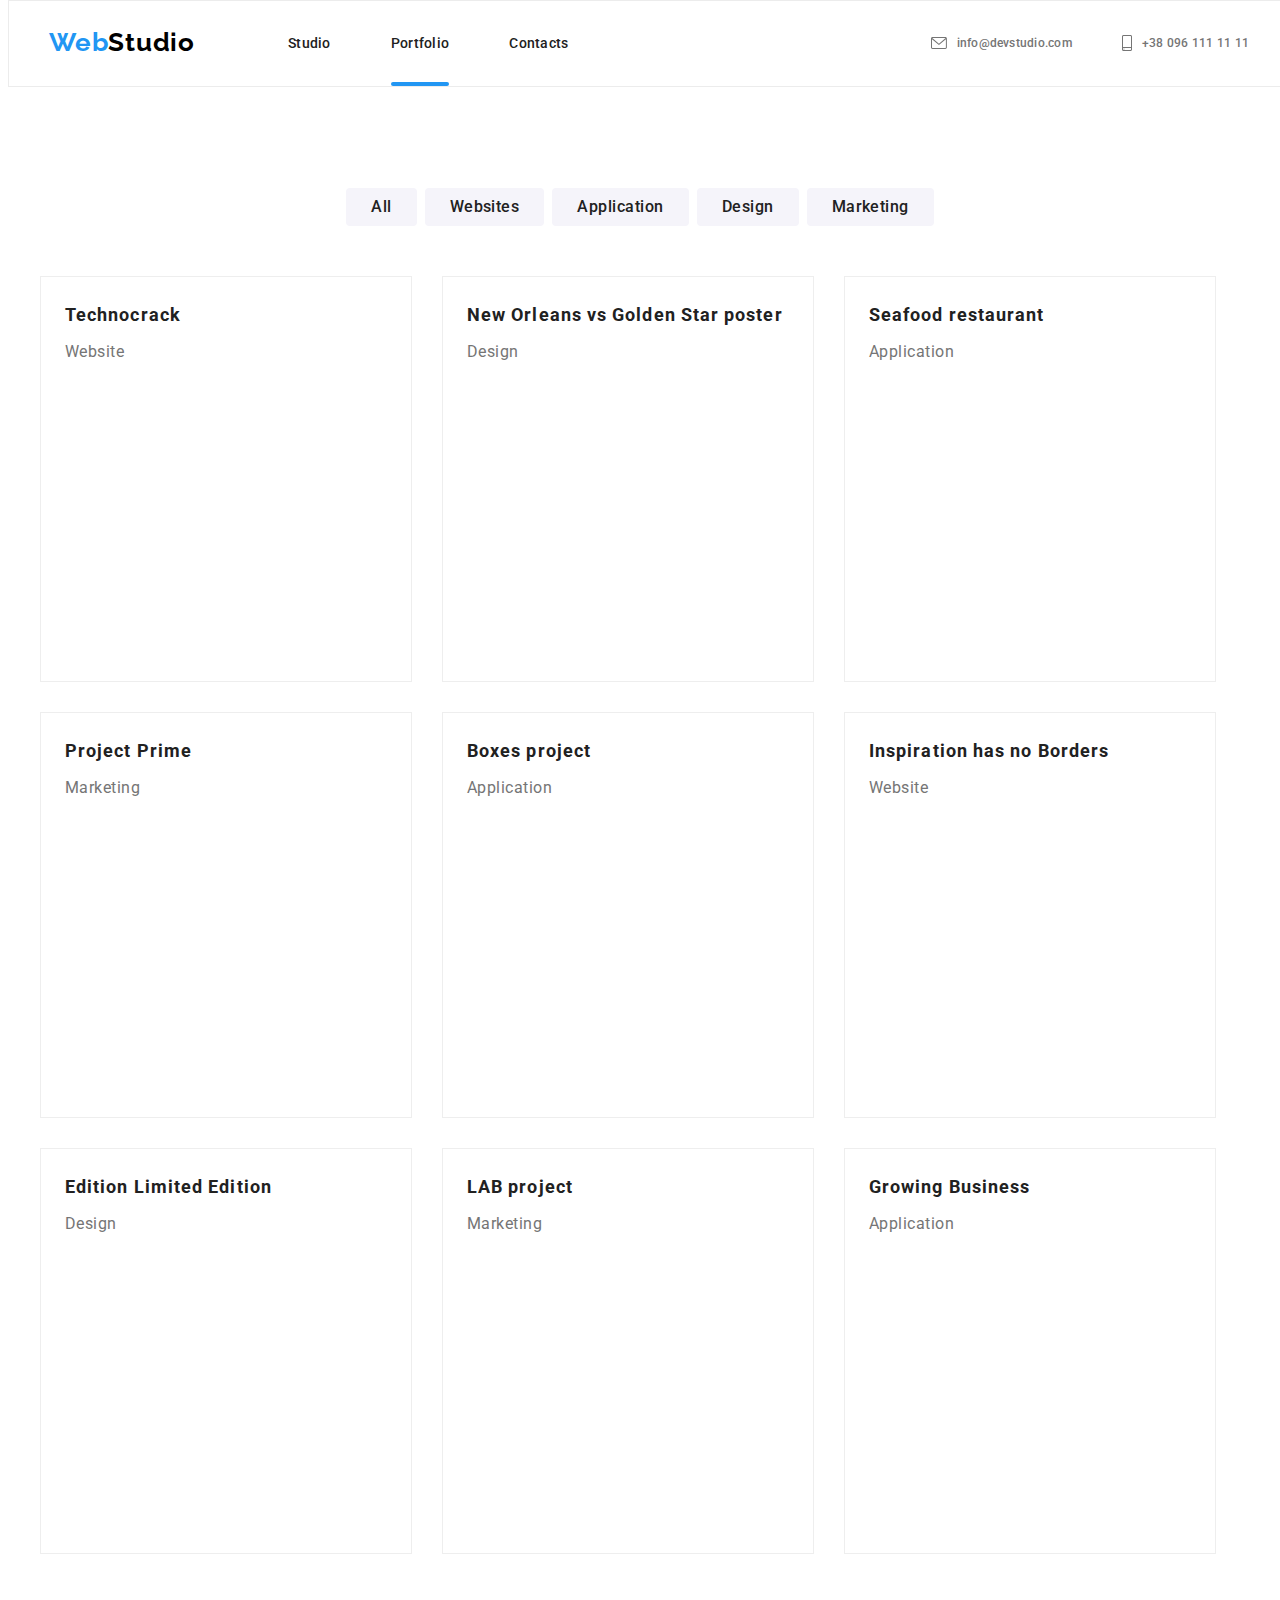
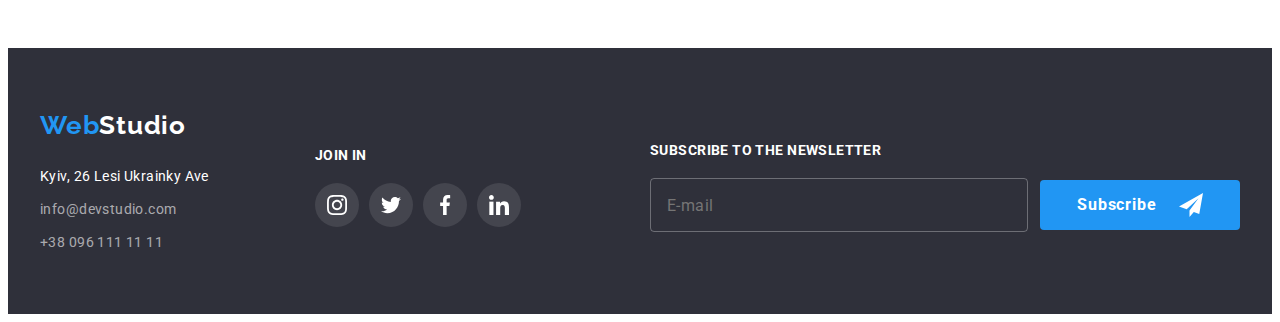
==== commit 2091bd5c: "hero bg done, minor fixes" ====
--- a/portfolio.html
+++ b/portfolio.html
@@ -17,8 +17,8 @@
             <a class="company-logo" href="./index.html">Web<span class="company-logo-header">Studio</span></a>
             <nav class="nav">
                 <ul class="nav-list">
-                    <li class="nav-list-item"><a href="./index.html" class="nav-list-link current">Studio</a></li>
-                    <li class="nav-list-item"><a href="./portfolio.html" class="nav-list-link">Portfolio</a></li>
+                    <li class="nav-list-item"><a href="./index.html" class="nav-list-link">Studio</a></li>
+                    <li class="nav-list-item"><a href="./portfolio.html" class="nav-list-link current">Portfolio</a></li>
                     <li class="nav-list-item"><a href="#" class="nav-list-link">Contacts</a></li>
                 </ul>
             </nav>
@@ -38,10 +38,10 @@
                 <nav class="mobile-menu-nav">
                     <ul class="mobile-menu-nav-list">
                         <li class="mobile-menu-nav-list-item">
-                            <a class="mobile-menu-nav-list-link" href="">Studio</a>
+                            <a class="mobile-menu-nav-list-link" href="./index.html">Studio</a>
                         </li>
                         <li class="mobile-menu-nav-list-item">
-                            <a class="mobile-menu-nav-list-link" href="">Portfolio</a>
+                            <a class="mobile-menu-nav-list-link" href="./portfolio.html">Portfolio</a>
                         </li>
                         <li class="mobile-menu-nav-list-item">
                             <a class="mobile-menu-nav-list-link" href="">Contacts</a>
--- a/css/main.min.css
+++ b/css/main.min.css
@@ -1 +1 @@
-body{font-family:Roboto}ul,ol{list-style:none;margin:0;padding:0}h1,h2,h3,h4,h5,h6,p{margin:0}a{text-decoration:none;color:inherit}address{font-style:normal}button{border:none}img{display:block}.container{padding-left:15px;padding-right:15px;margin:0 auto}@media screen and (min-width: 480px){.container{width:480px}}@media screen and (min-width: 767px){.container{width:768px}}@media screen and (min-width: 1199px){.container{width:1200px}}.backdrop{position:fixed;top:0;left:0;width:100%;height:100%;background-color:rgba(0,0,0,.5);opacity:1}.backdrop.is-hidden{opacity:0;pointer-events:none}.no-scroll{overflow:hidden}.modal{position:absolute;top:50%;left:50%;width:450px;height:609px;background-color:#fff;transform:translate(-50%, -50%);border:1px solid rgba(33,33,33,.1254901961);border-radius:4px;box-shadow:0px 2px 1px 0px rgba(0,0,0,.2);box-shadow:0px 1px 1px 0px rgba(0,0,0,.1411764706);box-shadow:0px 1px 3px 0px rgba(0,0,0,.1215686275)}.modal-btn-close{width:30px;height:30px;margin-top:8px;margin-left:490px;border-radius:50%;background-color:rgba(0,0,0,0);border:1px solid rgba(0,0,0,.062745098);cursor:pointer;display:flex;justify-content:center;align-items:center;gap:_;flex-wrap:_;flex-direction:_}.modal-btn-close:hover>svg{fill:#2196f3}.modal-title{font-family:inherit;font-size:20px;font-weight:700;line-height:23.44px;letter-spacing:.03em;text-align:center;margin-top:2px;margin-bottom:26px;max-width:370px;margin:0 auto}@media screen and (min-width: 1199px){.modal-title{margin-bottom:12px}}.modal-form{margin-left:40px;margin-right:40px;margin-bottom:20px}.modal-form-label{font-family:inherit;font-size:12px;font-weight:400;line-height:14.06px;letter-spacing:.01em;text-align:left;color:#757575}.modal-form-input-wrapper{width:100%;height:40px;margin-top:4px;border-radius:4px;border:1px solid rgba(33,33,33,.1254901961);padding-left:12px;display:flex;justify-content:_;align-items:center;gap:12px;flex-wrap:_;flex-direction:_}.modal-form-input-wrapper:has(.modal-form-input:focus){border:1px solid #2196f3}.modal-form-input{border:0;outline:0}.modal-form-input-svg:has(+.modal-form-input:focus){fill:#2196f3}.modal-form-textarea{width:100%;height:120px;margin-bottom:20px;margin-top:4px;border-radius:4px;border:1px solid rgba(33,33,33,.1254901961);resize:none;font-family:inherit;font-size:12px;font-weight:400;line-height:14.06px;letter-spacing:.01em;text-align:left;outline:0;padding-top:12px;padding-left:16px}.modal-form-textarea:focus{border:1px solid #2196f3}.modal-form-checkbox-text{display:inline;font-family:inherit;font-size:12px;font-weight:400;line-height:14.06px;letter-spacing:.03em;text-align:left;color:#757575;margin-right:100px}.modal-form-checkbox-text-link{text-decoration:underline;color:#2196f3}@media screen and (min-width: 1199px){.modal-form-checkbox-text{font-family:inherit;font-size:14px;font-weight:400;line-height:24px;letter-spacing:.03em}}.modal-btn-send{display:block;margin:0 auto;margin-top:6px;width:200px;height:50px;color:#fff;background-color:#2196f3;border-radius:4px;font-family:inherit;font-size:16px;font-weight:700;line-height:30px;letter-spacing:.06em;text-align:center;margin-bottom:40px;cursor:pointer}@media screen and (min-width: 1199px){.modal{width:528px;height:581px}}.mobile-menu{position:fixed;z-index:1;top:0;left:0;background-color:#fff;width:100vw;height:100vh;padding:48px 40px;transform:translateX(0);transition:500ms;display:flex;justify-content:space-between;align-items:_;gap:_;flex-wrap:_;flex-direction:column}.mobile-menu.is-hidden{opacity:0;pointer-events:none;visibility:hidden;transform:translateX(100%)}.mobile-menu-btn-close{background:rgba(0,0,0,0);position:absolute;top:10px;right:15px;width:40px;height:40px}.mobile-menu-btn-close use{fill:#212121}.mobile-menu-btn-close:hover use{fill:#2196f3}.mobile-menu-nav-list{margin-top:8px}.mobile-menu-nav-list-item:not(:last-child){margin-bottom:32px}.mobile-menu-nav-list-link{font-family:inherit;font-size:40px;font-weight:500;line-height:46.88px;letter-spacing:.02em;text-align:left;color:#212121}.mobile-menu-nav-list-link:hover{color:#2196f3}.mobile-menu-contact-list{margin-bottom:64px;text-align:left}.mobile-menu-contact-list-item{margin-bottom:32px}.mobile-menu-contact-list-item:first-child{font-family:inherit;font-size:34px;font-weight:500;line-height:39.84px;letter-spacing:.02em;color:#2196f3}.mobile-menu-contact-list-item:last-child{font-family:inherit;font-size:24px;font-weight:500;line-height:28.13px;letter-spacing:.02em;color:#757575}.mobile-menu-social-list{display:flex;justify-content:_;align-items:_;gap:10px;flex-wrap:_;flex-direction:_}.mobile-menu-social-list-item:not(:first-child){border-left:1px solid rgba(33,33,33,.1254901961);padding-left:10px}.mobile-menu-social-list-link{font-family:inherit;font-size:18px;font-weight:500;line-height:22px;letter-spacing:.02em;text-align:left;color:#2196f3}.header{background-color:#fff;width:100%;padding-top:16px;padding-bottom:16px;border:1px solid #ececec;position:fixed;top:0;z-index:1}.header-container{display:flex;justify-content:space-between;align-items:center;gap:_;flex-wrap:_;flex-direction:_}@media screen and (min-width: 1199px){.header-container{display:flex;justify-content:space-between;align-items:center;gap:93px;flex-wrap:_;flex-direction:_}}.header .nav-list{display:none}.header .nav-list-link{font-family:inherit;font-size:14px;font-weight:500;line-height:16.41px;letter-spacing:.02em;color:#212121}.header .nav-list-link:hover{color:#2196f3}.header .nav-list .current{position:relative}.header .nav-list .current::after{content:"";position:absolute;background-color:#2196f3;height:4px;border-radius:2px;width:100%;bottom:-35px;left:0}@media screen and (min-width: 767px){.header .nav-list{display:flex;justify-content:_;align-items:_;gap:60px;flex-wrap:_;flex-direction:_}}.header .contact-list{display:none}.header .contact-list-item{display:flex;justify-content:_;align-items:center;gap:10px;flex-wrap:_;flex-direction:_}.header .contact-list-item:hover .contact-list-icon{fill:#2196f3}.header .contact-list-item:hover .contact-list-link{color:#2196f3}.header .contact-list-link{font-family:inherit;font-size:14px;font-weight:500;line-height:16.41px;letter-spacing:.02em;text-align:left;color:#757575}@media screen and (min-width: 767px){.header .contact-list-link{font-family:inherit;font-size:12px;font-weight:500;line-height:14.06px;letter-spacing:.02em}}.header .contact-list-icon{fill:#757575}@media screen and (min-width: 767px){.header .contact-list{display:flex;justify-content:_;align-items:_;gap:10px;flex-wrap:_;flex-direction:column}}@media screen and (min-width: 1199px){.header .contact-list{display:flex;justify-content:_;align-items:_;gap:50px;flex-wrap:_;flex-direction:row;margin-left:auto}}.header .mobile-menu-btn-open{background:rgba(0,0,0,0)}.header .mobile-menu-btn-open .mobile-menu-svg{fill:#212121}@media screen and (min-width: 767px){.header .mobile-menu-btn-open{display:none}}@media screen and (min-width: 767px){.header{padding-top:26px;padding-bottom:26px}}@media screen and (min-width: 1199px){.header{padding-top:24px;padding-bottom:25px}}.company-logo{font-family:Raleway;font-size:24px;font-weight:700;line-height:28.18px;letter-spacing:.03em;text-align:left;color:#2196f3}.company-logo-header{color:#000}.company-logo-footer{color:#fff}@media screen and (min-width: 1199px){.company-logo{font-family:Raleway;font-size:26px;font-weight:700;line-height:35.96px;letter-spacing:.03em}}.hero{background-color:#2f303a;padding-top:118px;padding-bottom:118px}.hero-title{font-family:inherit;font-size:26px;font-weight:900;line-height:42px;letter-spacing:.06em;color:#fff;text-transform:uppercase;margin:0 auto;margin-bottom:30px;max-width:360px;text-align:center}@media screen and (min-width: 1199px){.hero-title{font-family:inherit;font-size:44px;font-weight:900;line-height:60px;letter-spacing:.06em;max-width:625px}}.hero-btn{display:block;font-family:inherit;font-size:16px;font-weight:700;line-height:30px;letter-spacing:.06em;background-color:#2196f3;color:#fff;width:200px;height:50px;margin:0 auto;border-radius:4px}@media screen and (min-width: 1199px){.hero-btn{width:216px}}@media screen and (min-width: 1199px){.hero{padding-top:200px;padding-bottom:200px}}.features{padding:60px 0px}.features-list{display:flex;justify-content:_;align-items:center;gap:30px;flex-wrap:_;flex-direction:column}.features-list-title{font-family:inherit;font-size:14px;font-weight:700;line-height:16.41px;letter-spacing:.03em;color:#212121;text-transform:capitalize;margin-bottom:10px;text-align:center;width:100%}@media screen and (min-width: 767px){.features-list-title{text-align:left}}.features-list-text{font-family:inherit;font-size:14px;font-weight:400;line-height:24px;letter-spacing:.03em;color:#757575}.features-list-item{width:450px;height:250px;display:flex;justify-content:_;align-items:center;gap:_;flex-wrap:_;flex-direction:column}.features-list-item::before{display:block;width:100%;height:120px;background-color:#f5f4fa;border-radius:4px;display:flex;justify-content:center;align-items:center;gap:_;flex-wrap:_;flex-direction:_}.features-list-item:nth-child(1)::before{content:url("../img/antenna.svg");margin-bottom:30px}.features-list-item:nth-child(2)::before{content:url("../img/clock.svg");margin-bottom:30px}.features-list-item:nth-child(3)::before{content:url("../img/diagram.svg");margin-bottom:30px}.features-list-item:nth-child(4)::before{content:url("../img/astronaut.svg");margin-bottom:30px}@media screen and (min-width: 767px){.features-list-item{width:354px}}@media screen and (min-width: 1199px){.features-list-item{width:270px}}@media screen and (min-width: 767px){.features-list{display:flex;justify-content:center;align-items:center;gap:30px;flex-wrap:wrap;flex-direction:row}}@media screen and (min-width: 1199px){.features-list{display:flex;justify-content:space-between;align-items:_;gap:0px;flex-wrap:_;flex-direction:row}}@media screen and (min-width: 1199px){.features{padding:94px 0px}}.work{display:none;padding-top:94px;padding-bottom:94px}.work-title{font-family:inherit;font-size:36px;font-weight:700;line-height:42.19px;letter-spacing:.03em;text-align:center;color:#212121;margin-bottom:50px}.work-list{display:flex;justify-content:space-between;align-items:_;gap:_;flex-wrap:_;flex-direction:_}.work-list-wrapper{position:relative}.work-list-text{position:absolute;margin:0;bottom:0;left:0;color:#fff;background-color:rgba(47,48,58,.5019607843);height:70px;width:100%;text-align:center;font-family:inherit;font-size:14px;font-weight:700;line-height:16.41px;letter-spacing:.03em;display:flex;justify-content:center;align-items:center;gap:_;flex-wrap:_;flex-direction:_}@media screen and (min-width: 1199px){.work{display:block}}.team{background-color:#f5f4fa;padding:60px 0px}.team-title{font-family:inherit;font-size:36px;font-weight:700;line-height:42.19px;letter-spacing:.03em;text-align:center;color:#212121;margin-bottom:30px}@media screen and (min-width: 1199px){.team-title{margin-bottom:50px}}.team-list{display:flex;justify-content:_;align-items:center;gap:30px;flex-wrap:nowrap;flex-direction:column}.team-list-item{background-color:#fff;width:450px;height:622px;text-align:center;border-radius:0px 0px 4px 4px;box-shadow:0px 2px 0px 0px rgba(0,0,0,.2),0px 1px 1px 0px rgba(0,0,0,.14),0px 1px 3px 0px rgba(0,0,0,.12)}@media screen and (min-width: 767px){.team-list-item{width:354px;height:536px}}@media screen and (min-width: 1199px){.team-list-item{width:270px;height:428px}}.team-list-title{font-family:inherit;font-size:16px;font-weight:500;line-height:18.75px;letter-spacing:.03em;text-align:center;color:#212121;margin-top:30px}.team-list-text{font-family:inherit;font-size:16px;font-weight:400px;line-height:18.75px;letter-spacing:.03em;text-align:center;color:#757575;margin-top:10px}.team-list-social-list{display:flex;justify-content:center;align-items:center;gap:10px;flex-wrap:_;flex-direction:_;margin-right:32px;margin-left:32px;margin-bottom:30px;margin-top:16px}.team-list-social-list-item{width:44px;height:44px;border-radius:50%;display:flex;justify-content:center;align-items:center;gap:_;flex-wrap:_;flex-direction:_}.team-list-social-list-item:hover{background-color:#2196f3;cursor:pointer}.team-list-social-list-item:hover .team-list-social-list-link>.team-list-social-list-svg{fill:#fff}.team-list-social-list-link{display:flex;justify-content:center;align-items:center;gap:_;flex-wrap:_;flex-direction:_}.team-list-social-list-svg{fill:#afb1b8}@media screen and (min-width: 767px){.team-list{display:flex;justify-content:_;align-items:_;gap:30px;flex-wrap:wrap;flex-direction:row}}@media screen and (min-width: 1199px){.team-list{display:flex;justify-content:space-between;align-items:_;gap:nowrap;flex-wrap:_;flex-direction:row}}@media screen and (min-width: 1199px){.team{padding:94px 0px}}.customers{padding:60px 0px}.customers-title{font-family:inherit;font-size:700;font-weight:28px;line-height:32.81px;letter-spacing:.03em;color:#212121;text-align:center;margin-bottom:30px}@media screen and (min-width: 1199px){.customers-title{margin-bottom:50px;font-family:inherit;font-size:36px;font-weight:700;line-height:42.19px;letter-spacing:.03em}}.customers-list{display:flex;justify-content:center;align-items:_;gap:30px;flex-wrap:wrap;flex-direction:_}.customers-list-item{width:210px;height:92px;border:1px solid #afb1b8;border-radius:4px;display:flex;justify-content:center;align-items:center;gap:_;flex-wrap:_;flex-direction:_}.customers-list-item:hover{border:1px solid #2196f3}.customers-list-item:hover .customers-list-use{fill:#2196f3;transition:500ms}.customers-list-item .customers-list-use{fill:#afb1b8}@media screen and (min-width: 767px){.customers-list-item{width:226px}}@media screen and (min-width: 1199px){.customers-list-item{width:170px}}@media screen and (min-width: 1199px){.customers-list{display:flex;justify-content:space-between;align-items:_;gap:0px;flex-wrap:nowrap;flex-direction:_}}@media screen and (min-width: 1199px){.customers{padding:94px 0px}}.footer{background-color:#2f303a;padding-top:60px;padding-bottom:60px}.footer-container{display:flex;justify-content:_;align-items:center;gap:_;flex-wrap:_;flex-direction:column}@media screen and (min-width: 767px){.footer-container{display:flex;justify-content:center;align-items:_;gap:_;flex-wrap:wrap;flex-direction:row;row-gap:60px;column-gap:165px}}@media screen and (min-width: 1199px){.footer-container{display:flex;justify-content:space-between;align-items:center;gap:0px;flex-wrap:nowrap;flex-direction:row}}.footer .company-logo{display:block;text-align:center}@media screen and (min-width: 1199px){.footer .company-logo{display:inline}}.footer .address{margin-top:20px;text-align:center;margin-bottom:60px}.footer .address-list-item{margin-top:9px}.footer .address-list-address{font-family:inherit;font-size:14px;font-weight:400;line-height:24px;letter-spacing:.03em;color:#fff}.footer .address-list-link{font-family:inherit;font-size:14px;font-weight:400;line-height:24px;letter-spacing:.03em;color:rgba(255,255,255,.6)}@media screen and (min-width: 767px){.footer .address{margin-bottom:0px}}@media screen and (min-width: 1199px){.footer .address{text-align:left}}.footer-social-wrapper{margin-top:12px;margin-bottom:60px}@media screen and (min-width: 767px){.footer-social-wrapper{margin-bottom:0px}}@media screen and (min-width: 1199px){.footer-social-wrapper{margin-left:70px}}.footer-join{font-family:inherit;font-size:14px;font-weight:700;line-height:16.41px;letter-spacing:.03em;text-align:center;color:#fff}.footer-join-social-list{display:flex;justify-content:center;align-items:center;gap:10px;flex-wrap:_;flex-direction:_;margin-top:20px}.footer-join-social-list-item{width:44px;height:44px;border-radius:50%;display:flex;justify-content:center;align-items:center;gap:_;flex-wrap:_;flex-direction:_;background-color:rgba(255,255,255,.1019607843)}.footer-join-social-list-item:hover{background-color:#2196f3;cursor:pointer}.footer-join-social-list-link{display:flex;justify-content:center;align-items:center;gap:_;flex-wrap:_;flex-direction:_}.footer-join-social-list-svg{fill:#fff}@media screen and (min-width: 1199px){.footer-join{text-align:left}}.footer-form{display:flex;justify-content:_;align-items:center;gap:20px;flex-wrap:_;flex-direction:column}.footer-form-wrapper{margin-top:12px}@media screen and (min-width: 1199px){.footer-form-wrapper{margin-left:93px}}.footer-form-title{font-family:inherit;font-size:14px;font-weight:700;line-height:16.41px;letter-spacing:.03em;text-align:center;color:#fff;margin-bottom:20px}@media screen and (min-width: 1199px){.footer-form-title{text-align:left}}.footer-form-input{width:450px;height:50px;border-radius:4px;background-color:rgba(0,0,0,0);border:1px solid rgba(255,255,255,.3019607843);font-family:inherit;font-size:16px;font-weight:400;line-height:20px;letter-spacing:.03em;text-align:left;color:rgba(255,255,255,.6);padding-left:16px;outline:none}@media screen and (min-width: 1199px){.footer-form-input{width:358px}}.footer-form-btn{font-family:inherit;font-size:16px;font-weight:700;line-height:30px;letter-spacing:.06em;text-align:center;color:#fff;background-color:#2196f3;width:200px;height:50px;display:flex;justify-content:center;align-items:center;gap:22px;flex-wrap:_;flex-direction:_;cursor:pointer;border-radius:4px}.footer-form-svg{fill:#fff}@media screen and (min-width: 1199px){.footer-form{display:flex;justify-content:_;align-items:center;gap:12px;flex-wrap:_;flex-direction:row}}.portfolio{padding:60px 0px}.portfolio-container{display:flex;justify-content:_;align-items:center;gap:_;flex-wrap:_;flex-direction:column}.portfolio-container .filter-list{margin-bottom:50px;display:flex;justify-content:_;align-items:_;gap:8px;flex-wrap:wrap;flex-direction:_;row-gap:15px}.portfolio-container .filter-list-btn{font-family:inherit;font-size:16px;font-weight:500;line-height:26px;letter-spacing:.03em;color:#212121;background-color:#f5f4fa;padding:6px 25px;border-radius:4px;cursor:pointer;transition-property:background-color color;transition-duration:.4s}.portfolio-container .filter-list-btn:hover{color:#fff;background-color:#2196f3}@media screen and (min-width: 1199px){.portfolio-container .filter-list{display:flex;justify-content:space-between;align-items:_;gap:8px;flex-wrap:_;flex-direction:_}}.portfolio-container .product-list{display:flex;justify-content:_;align-items:_;gap:30px;flex-wrap:wrap;flex-direction:_}.portfolio-container .product-list-item{border:1px solid #eee;width:450px;height:404px}.portfolio-container .product-list-item:hover{box-shadow:1px 4px 6px 0px rgba(0,0,0,.1607843137);box-shadow:0px 4px 4px 0px rgba(0,0,0,.0588235294);box-shadow:0px 1px 1px 0px rgba(0,0,0,.1215686275)}@media screen and (min-width: 767px){.portfolio-container .product-list-item{width:354px}}@media screen and (min-width: 1199px){.portfolio-container .product-list-item{width:370px}}.portfolio-container .product-list-link:hover{cursor:pointer}.portfolio-container .product-list-link:hover .product-list-overlay-text{transform:translate(0, 0)}.portfolio-container .product-list-overlay-wrap{position:relative;overflow:hidden}.portfolio-container .product-list-overlay-text{color:#fff;background-color:rgba(33,150,243,.8980392157);padding:63px 24px;position:absolute;top:0;left:0;font-family:inherit;font-size:18px;font-weight:400;line-height:28px;letter-spacing:.03em;text-align:left;transform:translate(0, 100%);transition:1s}.portfolio-container .product-list-img{display:block}.portfolio-container .product-list-title{font-family:Roboto;font-size:18px;font-weight:700;line-height:36px;letter-spacing:.06em;color:#212121;margin-bottom:4px}.portfolio-container .product-list-type{font-family:Roboto;font-size:16px;font-weight:400;line-height:30px;letter-spacing:.03em;text-align:left;color:#757575}.portfolio-container .product-list-text-wrap{padding:20px 24px 22px 24px}@media screen and (min-width: 1199px){.portfolio{padding:94px 0px}}/*# sourceMappingURL=main.min.css.map */+body{font-family:Roboto}ul,ol{list-style:none;margin:0;padding:0}h1,h2,h3,h4,h5,h6,p{margin:0}a{text-decoration:none;color:inherit}address{font-style:normal}button{border:none}img{display:block}.container{padding-left:15px;padding-right:15px;margin:0 auto}@media screen and (min-width: 480px){.container{width:480px}}@media screen and (min-width: 767px){.container{width:768px}}@media screen and (min-width: 1199px){.container{width:1200px}}.backdrop{position:fixed;top:0;left:0;width:100%;height:100%;background-color:rgba(0,0,0,.5);opacity:1}.backdrop.is-hidden{opacity:0;pointer-events:none}.no-scroll{overflow:hidden}.modal{position:absolute;top:50%;left:50%;width:450px;height:609px;background-color:#fff;transform:translate(-50%, -50%);border:1px solid rgba(33,33,33,.1254901961);border-radius:4px;box-shadow:0px 2px 1px 0px rgba(0,0,0,.2);box-shadow:0px 1px 1px 0px rgba(0,0,0,.1411764706);box-shadow:0px 1px 3px 0px rgba(0,0,0,.1215686275)}.modal-btn-close{width:30px;height:30px;margin-top:8px;margin-left:490px;border-radius:50%;background-color:rgba(0,0,0,0);border:1px solid rgba(0,0,0,.062745098);cursor:pointer;display:flex;justify-content:center;align-items:center;gap:_;flex-wrap:_;flex-direction:_}.modal-btn-close:hover>svg{fill:#2196f3}.modal-title{font-family:inherit;font-size:20px;font-weight:700;line-height:23.44px;letter-spacing:.03em;text-align:center;margin-top:2px;margin-bottom:26px;max-width:370px;margin:0 auto}@media screen and (min-width: 1199px){.modal-title{margin-bottom:12px}}.modal-form{margin-left:40px;margin-right:40px;margin-bottom:20px}.modal-form-label{font-family:inherit;font-size:12px;font-weight:400;line-height:14.06px;letter-spacing:.01em;text-align:left;color:#757575}.modal-form-input-wrapper{width:100%;height:40px;margin-top:4px;border-radius:4px;border:1px solid rgba(33,33,33,.1254901961);padding-left:12px;display:flex;justify-content:_;align-items:center;gap:12px;flex-wrap:_;flex-direction:_}.modal-form-input-wrapper:has(.modal-form-input:focus){border:1px solid #2196f3}.modal-form-input{border:0;outline:0}.modal-form-input-svg:has(+.modal-form-input:focus){fill:#2196f3}.modal-form-textarea{width:100%;height:120px;margin-bottom:20px;margin-top:4px;border-radius:4px;border:1px solid rgba(33,33,33,.1254901961);resize:none;font-family:inherit;font-size:12px;font-weight:400;line-height:14.06px;letter-spacing:.01em;text-align:left;outline:0;padding-top:12px;padding-left:16px}.modal-form-textarea:focus{border:1px solid #2196f3}.modal-form-checkbox-text{display:inline;font-family:inherit;font-size:12px;font-weight:400;line-height:14.06px;letter-spacing:.03em;text-align:left;color:#757575;margin-right:100px}.modal-form-checkbox-text-link{text-decoration:underline;color:#2196f3}@media screen and (min-width: 1199px){.modal-form-checkbox-text{font-family:inherit;font-size:14px;font-weight:400;line-height:24px;letter-spacing:.03em}}.modal-btn-send{display:block;margin:0 auto;margin-top:6px;width:200px;height:50px;color:#fff;background-color:#2196f3;border-radius:4px;font-family:inherit;font-size:16px;font-weight:700;line-height:30px;letter-spacing:.06em;text-align:center;margin-bottom:40px;cursor:pointer}@media screen and (min-width: 1199px){.modal{width:528px;height:581px}}.mobile-menu{position:fixed;z-index:1;top:0;left:0;background-color:#fff;width:100vw;height:100vh;padding:48px 40px;transform:translateX(0);transition:500ms;display:flex;justify-content:space-between;align-items:_;gap:_;flex-wrap:_;flex-direction:column}.mobile-menu.is-hidden{opacity:0;pointer-events:none;visibility:hidden;transform:translateX(100%)}.mobile-menu-btn-close{background:rgba(0,0,0,0);position:absolute;top:10px;right:15px;width:40px;height:40px}.mobile-menu-btn-close use{fill:#212121}.mobile-menu-btn-close:hover use{fill:#2196f3}.mobile-menu-nav-list{margin-top:8px}.mobile-menu-nav-list-item:not(:last-child){margin-bottom:32px}.mobile-menu-nav-list-link{font-family:inherit;font-size:40px;font-weight:500;line-height:46.88px;letter-spacing:.02em;text-align:left;color:#212121}.mobile-menu-nav-list-link:hover{color:#2196f3}.mobile-menu-contact-list{margin-bottom:64px;text-align:left}.mobile-menu-contact-list-item{margin-bottom:32px}.mobile-menu-contact-list-item:first-child{font-family:inherit;font-size:34px;font-weight:500;line-height:39.84px;letter-spacing:.02em;color:#2196f3}.mobile-menu-contact-list-item:last-child{font-family:inherit;font-size:24px;font-weight:500;line-height:28.13px;letter-spacing:.02em;color:#757575}.mobile-menu-social-list{display:flex;justify-content:_;align-items:_;gap:10px;flex-wrap:_;flex-direction:_}.mobile-menu-social-list-item:not(:first-child){border-left:1px solid rgba(33,33,33,.1254901961);padding-left:10px}.mobile-menu-social-list-link{font-family:inherit;font-size:18px;font-weight:500;line-height:22px;letter-spacing:.02em;text-align:left;color:#2196f3}.header{background-color:#fff;width:100%;padding-top:16px;padding-bottom:16px;border:1px solid #ececec;position:fixed;top:0;z-index:1}.header-container{display:flex;justify-content:space-between;align-items:center;gap:_;flex-wrap:_;flex-direction:_}@media screen and (min-width: 1199px){.header-container{display:flex;justify-content:space-between;align-items:center;gap:93px;flex-wrap:_;flex-direction:_}}.header .nav-list{display:none}.header .nav-list-link{font-family:inherit;font-size:14px;font-weight:500;line-height:16.41px;letter-spacing:.02em;color:#212121}.header .nav-list-link:hover{color:#2196f3}.header .nav-list .current{position:relative}.header .nav-list .current::after{content:"";position:absolute;background-color:#2196f3;height:4px;border-radius:2px;width:100%;bottom:-38px;left:0}@media screen and (min-width: 1199px){.header .nav-list .current::after{bottom:-35px}}@media screen and (min-width: 767px){.header .nav-list{display:flex;justify-content:_;align-items:_;gap:60px;flex-wrap:_;flex-direction:_}}.header .contact-list{display:none}.header .contact-list-item{display:flex;justify-content:_;align-items:center;gap:10px;flex-wrap:_;flex-direction:_}.header .contact-list-item:hover .contact-list-icon{fill:#2196f3}.header .contact-list-item:hover .contact-list-link{color:#2196f3}.header .contact-list-link{font-family:inherit;font-size:14px;font-weight:500;line-height:16.41px;letter-spacing:.02em;text-align:left;color:#757575}@media screen and (min-width: 767px){.header .contact-list-link{font-family:inherit;font-size:12px;font-weight:500;line-height:14.06px;letter-spacing:.02em}}.header .contact-list-icon{fill:#757575}@media screen and (min-width: 767px){.header .contact-list{display:flex;justify-content:_;align-items:_;gap:10px;flex-wrap:_;flex-direction:column}}@media screen and (min-width: 1199px){.header .contact-list{display:flex;justify-content:_;align-items:_;gap:50px;flex-wrap:_;flex-direction:row;margin-left:auto}}.header .mobile-menu-btn-open{background:rgba(0,0,0,0)}.header .mobile-menu-btn-open .mobile-menu-svg{fill:#212121}@media screen and (min-width: 767px){.header .mobile-menu-btn-open{display:none}}@media screen and (min-width: 767px){.header{padding-top:26px;padding-bottom:26px}}@media screen and (min-width: 1199px){.header{padding-top:24px;padding-bottom:25px}}.company-logo{font-family:Raleway;font-size:24px;font-weight:700;line-height:28.18px;letter-spacing:.03em;text-align:left;color:#2196f3}.company-logo-header{color:#000}.company-logo-footer{color:#fff}@media screen and (min-width: 1199px){.company-logo{font-family:Raleway;font-size:26px;font-weight:700;line-height:35.96px;letter-spacing:.03em}}.hero{background-image:url("/img/hero-bg.jpg");background-position:center center;background-size:cover;background-repeat:no-repeat;padding-top:118px;padding-bottom:118px}.hero-title{font-family:inherit;font-size:26px;font-weight:900;line-height:42px;letter-spacing:.06em;color:#fff;text-transform:uppercase;margin:0 auto;margin-bottom:30px;max-width:360px;text-align:center}@media screen and (min-width: 1199px){.hero-title{font-family:inherit;font-size:44px;font-weight:900;line-height:60px;letter-spacing:.06em;max-width:625px}}.hero-btn{display:block;font-family:inherit;font-size:16px;font-weight:700;line-height:30px;letter-spacing:.06em;background-color:#2196f3;color:#fff;width:200px;height:50px;margin:0 auto;border-radius:4px}@media screen and (min-width: 1199px){.hero-btn{width:216px}}@media screen and (min-width: 1199px){.hero{padding-top:200px;padding-bottom:200px}}.features{padding:60px 0px}.features-list{display:flex;justify-content:_;align-items:center;gap:30px;flex-wrap:_;flex-direction:column}.features-list-title{font-family:inherit;font-size:14px;font-weight:700;line-height:16.41px;letter-spacing:.03em;color:#212121;text-transform:capitalize;margin-bottom:10px;text-align:center;width:100%}@media screen and (min-width: 767px){.features-list-title{text-align:left}}.features-list-text{font-family:inherit;font-size:14px;font-weight:400;line-height:24px;letter-spacing:.03em;color:#757575}.features-list-item{width:450px;height:250px;display:flex;justify-content:_;align-items:center;gap:_;flex-wrap:_;flex-direction:column}.features-list-item::before{display:block;width:100%;height:120px;background-color:#f5f4fa;border-radius:4px;display:flex;justify-content:center;align-items:center;gap:_;flex-wrap:_;flex-direction:_}.features-list-item:nth-child(1)::before{content:url("../img/antenna.svg");margin-bottom:30px}.features-list-item:nth-child(2)::before{content:url("../img/clock.svg");margin-bottom:30px}.features-list-item:nth-child(3)::before{content:url("../img/diagram.svg");margin-bottom:30px}.features-list-item:nth-child(4)::before{content:url("../img/astronaut.svg");margin-bottom:30px}@media screen and (min-width: 767px){.features-list-item{width:354px}}@media screen and (min-width: 1199px){.features-list-item{width:270px}}@media screen and (min-width: 767px){.features-list{display:flex;justify-content:center;align-items:center;gap:30px;flex-wrap:wrap;flex-direction:row}}@media screen and (min-width: 1199px){.features-list{display:flex;justify-content:space-between;align-items:_;gap:0px;flex-wrap:_;flex-direction:row}}@media screen and (min-width: 1199px){.features{padding:94px 0px}}.work{display:none;padding-top:94px;padding-bottom:94px}.work-title{font-family:inherit;font-size:36px;font-weight:700;line-height:42.19px;letter-spacing:.03em;text-align:center;color:#212121;margin-bottom:50px}.work-list{display:flex;justify-content:space-between;align-items:_;gap:_;flex-wrap:_;flex-direction:_}.work-list-wrapper{position:relative}.work-list-text{position:absolute;margin:0;bottom:0;left:0;color:#fff;background-color:rgba(47,48,58,.5019607843);height:70px;width:100%;text-align:center;font-family:inherit;font-size:14px;font-weight:700;line-height:16.41px;letter-spacing:.03em;display:flex;justify-content:center;align-items:center;gap:_;flex-wrap:_;flex-direction:_}@media screen and (min-width: 1199px){.work{display:block}}.team{background-color:#f5f4fa;padding:60px 0px}.team-title{font-family:inherit;font-size:36px;font-weight:700;line-height:42.19px;letter-spacing:.03em;text-align:center;color:#212121;margin-bottom:30px}@media screen and (min-width: 1199px){.team-title{margin-bottom:50px}}.team-list{display:flex;justify-content:_;align-items:center;gap:30px;flex-wrap:nowrap;flex-direction:column}.team-list-item{background-color:#fff;width:450px;height:622px;text-align:center;border-radius:0px 0px 4px 4px;box-shadow:0px 2px 0px 0px rgba(0,0,0,.2),0px 1px 1px 0px rgba(0,0,0,.14),0px 1px 3px 0px rgba(0,0,0,.12)}@media screen and (min-width: 767px){.team-list-item{width:354px;height:536px}}@media screen and (min-width: 1199px){.team-list-item{width:270px;height:428px}}.team-list-title{font-family:inherit;font-size:16px;font-weight:500;line-height:18.75px;letter-spacing:.03em;text-align:center;color:#212121;margin-top:30px}.team-list-text{font-family:inherit;font-size:16px;font-weight:400px;line-height:18.75px;letter-spacing:.03em;text-align:center;color:#757575;margin-top:10px}.team-list-social-list{display:flex;justify-content:center;align-items:center;gap:10px;flex-wrap:_;flex-direction:_;margin-right:32px;margin-left:32px;margin-bottom:30px;margin-top:16px}.team-list-social-list-item{width:44px;height:44px;border-radius:50%;display:flex;justify-content:center;align-items:center;gap:_;flex-wrap:_;flex-direction:_}.team-list-social-list-item:hover{background-color:#2196f3;cursor:pointer}.team-list-social-list-item:hover .team-list-social-list-link>.team-list-social-list-svg{fill:#fff}.team-list-social-list-link{display:flex;justify-content:center;align-items:center;gap:_;flex-wrap:_;flex-direction:_}.team-list-social-list-svg{fill:#afb1b8}@media screen and (min-width: 767px){.team-list{display:flex;justify-content:_;align-items:_;gap:30px;flex-wrap:wrap;flex-direction:row}}@media screen and (min-width: 1199px){.team-list{display:flex;justify-content:space-between;align-items:_;gap:nowrap;flex-wrap:_;flex-direction:row}}@media screen and (min-width: 1199px){.team{padding:94px 0px}}.customers{padding:60px 0px}.customers-title{font-family:inherit;font-size:700;font-weight:28px;line-height:32.81px;letter-spacing:.03em;color:#212121;text-align:center;margin-bottom:30px}@media screen and (min-width: 1199px){.customers-title{margin-bottom:50px;font-family:inherit;font-size:36px;font-weight:700;line-height:42.19px;letter-spacing:.03em}}.customers-list{display:flex;justify-content:center;align-items:_;gap:30px;flex-wrap:wrap;flex-direction:_}.customers-list-item{width:210px;height:92px;border:1px solid #afb1b8;border-radius:4px;display:flex;justify-content:center;align-items:center;gap:_;flex-wrap:_;flex-direction:_}.customers-list-item:hover{border:1px solid #2196f3}.customers-list-item:hover .customers-list-use{fill:#2196f3;transition:500ms}.customers-list-item .customers-list-use{fill:#afb1b8}@media screen and (min-width: 767px){.customers-list-item{width:226px}}@media screen and (min-width: 1199px){.customers-list-item{width:170px}}@media screen and (min-width: 1199px){.customers-list{display:flex;justify-content:space-between;align-items:_;gap:0px;flex-wrap:nowrap;flex-direction:_}}@media screen and (min-width: 1199px){.customers{padding:94px 0px}}.footer{background-color:#2f303a;padding-top:60px;padding-bottom:60px}.footer-container{display:flex;justify-content:_;align-items:center;gap:_;flex-wrap:_;flex-direction:column}@media screen and (min-width: 767px){.footer-container{display:flex;justify-content:center;align-items:_;gap:_;flex-wrap:wrap;flex-direction:row;row-gap:60px;column-gap:165px}}@media screen and (min-width: 1199px){.footer-container{display:flex;justify-content:space-between;align-items:center;gap:0px;flex-wrap:nowrap;flex-direction:row}}.footer .company-logo{display:block;text-align:center}@media screen and (min-width: 1199px){.footer .company-logo{display:inline}}.footer .address{margin-top:20px;text-align:center;margin-bottom:60px}.footer .address-list-item{margin-top:9px}.footer .address-list-address{font-family:inherit;font-size:14px;font-weight:400;line-height:24px;letter-spacing:.03em;color:#fff}.footer .address-list-link{font-family:inherit;font-size:14px;font-weight:400;line-height:24px;letter-spacing:.03em;color:rgba(255,255,255,.6)}@media screen and (min-width: 767px){.footer .address{margin-bottom:0px}}@media screen and (min-width: 1199px){.footer .address{text-align:left}}.footer-social-wrapper{margin-top:12px;margin-bottom:60px}@media screen and (min-width: 767px){.footer-social-wrapper{margin-bottom:0px}}@media screen and (min-width: 1199px){.footer-social-wrapper{margin-left:70px}}.footer-join{font-family:inherit;font-size:14px;font-weight:700;line-height:16.41px;letter-spacing:.03em;text-align:center;color:#fff}.footer-join-social-list{display:flex;justify-content:center;align-items:center;gap:10px;flex-wrap:_;flex-direction:_;margin-top:20px}.footer-join-social-list-item{width:44px;height:44px;border-radius:50%;display:flex;justify-content:center;align-items:center;gap:_;flex-wrap:_;flex-direction:_;background-color:rgba(255,255,255,.1019607843)}.footer-join-social-list-item:hover{background-color:#2196f3;cursor:pointer}.footer-join-social-list-link{display:flex;justify-content:center;align-items:center;gap:_;flex-wrap:_;flex-direction:_}.footer-join-social-list-svg{fill:#fff}@media screen and (min-width: 1199px){.footer-join{text-align:left}}.footer-form{display:flex;justify-content:_;align-items:center;gap:20px;flex-wrap:_;flex-direction:column}.footer-form-wrapper{margin-top:12px}@media screen and (min-width: 1199px){.footer-form-wrapper{margin-left:93px}}.footer-form-title{font-family:inherit;font-size:14px;font-weight:700;line-height:16.41px;letter-spacing:.03em;text-align:center;color:#fff;margin-bottom:20px}@media screen and (min-width: 1199px){.footer-form-title{text-align:left}}.footer-form-input{width:450px;height:50px;border-radius:4px;background-color:rgba(0,0,0,0);border:1px solid rgba(255,255,255,.3019607843);font-family:inherit;font-size:16px;font-weight:400;line-height:20px;letter-spacing:.03em;text-align:left;color:rgba(255,255,255,.6);padding-left:16px;outline:none}@media screen and (min-width: 1199px){.footer-form-input{width:358px}}.footer-form-btn{font-family:inherit;font-size:16px;font-weight:700;line-height:30px;letter-spacing:.06em;text-align:center;color:#fff;background-color:#2196f3;width:200px;height:50px;display:flex;justify-content:center;align-items:center;gap:22px;flex-wrap:_;flex-direction:_;cursor:pointer;border-radius:4px}.footer-form-svg{fill:#fff}@media screen and (min-width: 1199px){.footer-form{display:flex;justify-content:_;align-items:center;gap:12px;flex-wrap:_;flex-direction:row}}.portfolio{padding:60px 0px}.portfolio-container{display:flex;justify-content:_;align-items:center;gap:_;flex-wrap:_;flex-direction:column}.portfolio-container .filter-list{margin-bottom:50px;display:flex;justify-content:_;align-items:_;gap:8px;flex-wrap:wrap;flex-direction:_;row-gap:15px}.portfolio-container .filter-list-btn{font-family:inherit;font-size:16px;font-weight:500;line-height:26px;letter-spacing:.03em;color:#212121;background-color:#f5f4fa;padding:6px 25px;border-radius:4px;cursor:pointer;transition-property:background-color,color;transition-duration:.4s}.portfolio-container .filter-list-btn:hover{color:#fff;background-color:#2196f3}@media screen and (min-width: 1199px){.portfolio-container .filter-list{display:flex;justify-content:space-between;align-items:_;gap:8px;flex-wrap:_;flex-direction:_}}.portfolio-container .product-list{display:flex;justify-content:_;align-items:_;gap:30px;flex-wrap:wrap;flex-direction:_}.portfolio-container .product-list-item{border:1px solid #eee;width:450px;height:404px}.portfolio-container .product-list-item:hover{box-shadow:1px 4px 6px 0px rgba(0,0,0,.1607843137);box-shadow:0px 4px 4px 0px rgba(0,0,0,.0588235294);box-shadow:0px 1px 1px 0px rgba(0,0,0,.1215686275)}@media screen and (min-width: 767px){.portfolio-container .product-list-item{width:354px}}@media screen and (min-width: 1199px){.portfolio-container .product-list-item{width:370px}}.portfolio-container .product-list-link:hover{cursor:pointer}.portfolio-container .product-list-link:hover .product-list-overlay-text{transform:translate(0, 0)}.portfolio-container .product-list-overlay-wrap{position:relative;overflow:hidden}.portfolio-container .product-list-overlay-text{color:#fff;background-color:rgba(33,150,243,.8980392157);padding:63px 24px;position:absolute;top:0;left:0;font-family:inherit;font-size:18px;font-weight:400;line-height:28px;letter-spacing:.03em;text-align:left;transform:translate(0, 100%);transition:1s}.portfolio-container .product-list-img{display:block}.portfolio-container .product-list-title{font-family:Roboto;font-size:18px;font-weight:700;line-height:36px;letter-spacing:.06em;color:#212121;margin-bottom:4px}.portfolio-container .product-list-type{font-family:Roboto;font-size:16px;font-weight:400;line-height:30px;letter-spacing:.03em;text-align:left;color:#757575}.portfolio-container .product-list-text-wrap{padding:20px 24px 22px 24px}@media screen and (min-width: 1199px){.portfolio{padding:94px 0px}}/*# sourceMappingURL=main.min.css.map */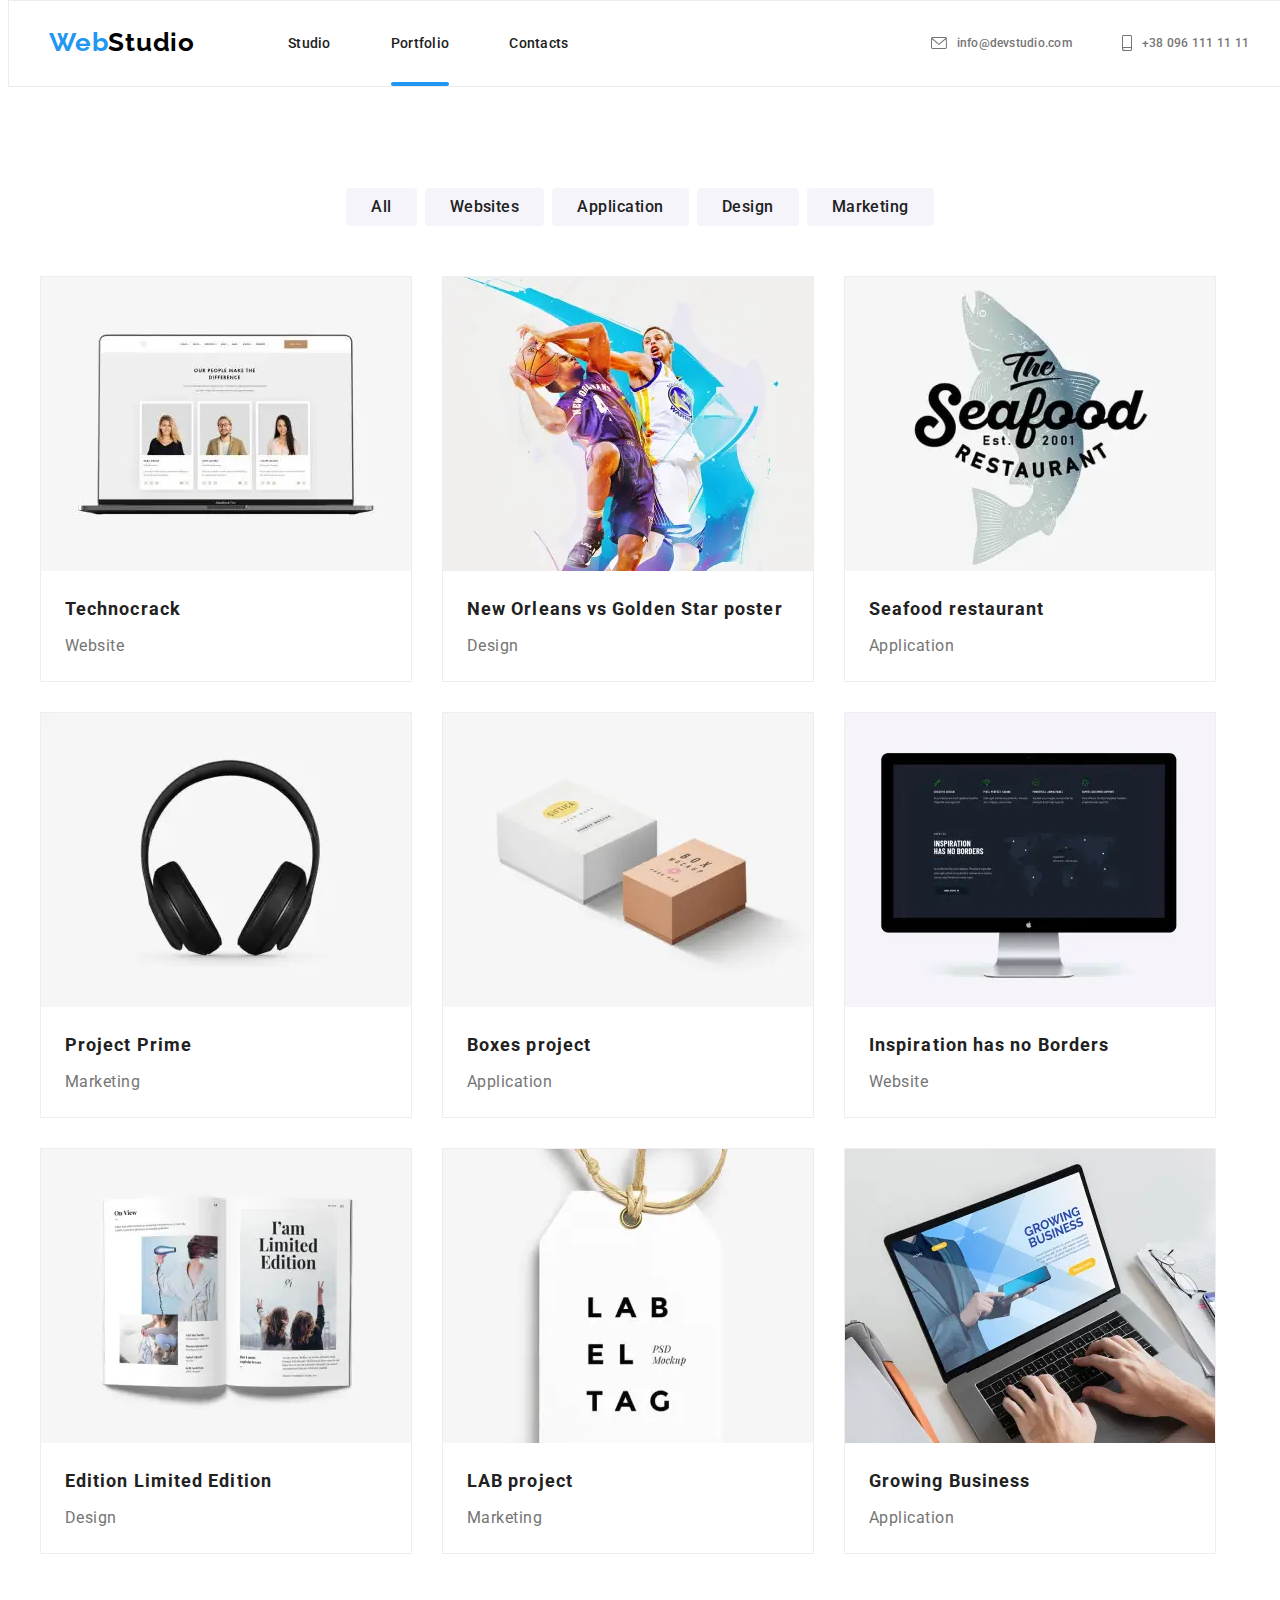
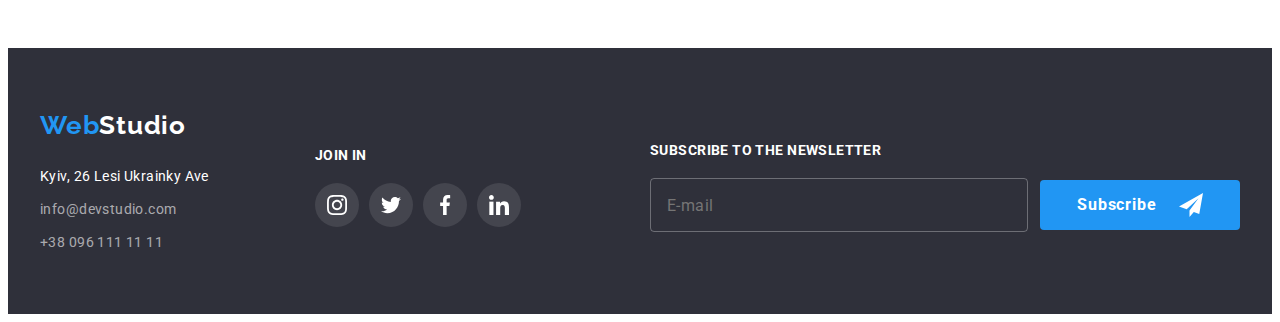
==== commit d834a69f: "finished portfolio images. Majority of the project done" ====
--- a/portfolio.html
+++ b/portfolio.html
@@ -89,7 +89,33 @@
                     <li class="product-list-item">
                         <a href="" class="product-list-link">
                             <div class="product-list-overlay-wrap">
-                                <img src="img/img_8.png" alt="" class="product-list-img">
+                                <picture>
+                                    <source media="(min-width:1199px)"
+                                    srcset="./img/portfolio-1-desk-1x.webp 1x, ./img/portfolio-1-desk-2x.webp 2x, ./img/portfolio-1-desk-3x.webp 3x"
+                                    type="image/webp"
+                                    />
+                                    <source media="(min-width:1199px)"
+                                    srcset="./img/portfolio-1-desk-1x.jpg 1x, ./img/portfolio-1-desk-2x.jpg 2x, ./img/portfolio-1-desk-3x.jpg 3x"
+                                    type="image/jpeg"
+                                    />
+                                    <source media="(min-width:767px)"
+                                    srcset="./img/portfolio-1-tab-1x.webp 1x, ./img/portfolio-1-tab-2x.webp 2x, ./img/portfolio-1-tab-3x.webp 3x"
+                                    type="image/webp"
+                                    />
+                                    <source media="(min-width:767px)"
+                                    srcset="./img/portfolio-1-tab-1x.jpg 1x, ./img/portfolio-1-tab-2x.jpg 2x, ./img/portfolio-1-tab-3x.jpg 3x"
+                                    type="image/jpeg"
+                                    />
+                                    <source media="(max-width:767px)"
+                                    srcset="./img/portfolio-1-mob-1x.webp 1x, ./img/portfolio-1-mob-2x.webp 2x, ./img/portfolio-1-mob-3x.webp 3x"
+                                    type="image/webp"
+                                    />
+                                    <source media="(max-width:767px)"
+                                    srcset="./img/portfolio-1-mob-1x.jpg 1x, ./img/portfolio-1-mob-2x.jpg 2x, ./img/portfolio-1-mob-3x.jpg 3x"
+                                    type="image/jpeg"
+                                    />
+                                    <img src="./img/portfolio-1-mob-1x.jpg" alt="Ihor" class="portfolio-list-img"/>
+                                </picture>
                                 <p class="product-list-overlay-text">The resource offers complex offers with different levels of functionality and services. All this will allow the visitor to get comprehensive information about the company or private person.</p>
                             </div>
                             <div class="product-list-text-wrap">
@@ -101,7 +127,33 @@
                     <li class="product-list-item">
                         <a href="" class="product-list-link">
                             <div class="product-list-overlay-wrap">
-                                <img src="img/img_9.png" alt="" class="product-list-img">
+                                <picture>
+                                    <source media="(min-width:1199px)"
+                                    srcset="./img/portfolio-2-desk-1x.webp 1x, ./img/portfolio-2-desk-2x.webp 2x, ./img/portfolio-2-desk-3x.webp 3x"
+                                    type="image/webp"
+                                    />
+                                    <source media="(min-width:1199px)"
+                                    srcset="./img/portfolio-2-desk-1x.jpg 1x, ./img/portfolio-2-desk-2x.jpg 2x, ./img/portfolio-2-desk-3x.jpg 3x"
+                                    type="image/jpeg"
+                                    />
+                                    <source media="(min-width:767px)"
+                                    srcset="./img/portfolio-2-tab-1x.webp 1x, ./img/portfolio-2-tab-2x.webp 2x, ./img/portfolio-2-tab-3x.webp 3x"
+                                    type="image/webp"
+                                    />
+                                    <source media="(min-width:767px)"
+                                    srcset="./img/portfolio-2-tab-1x.jpg 1x, ./img/portfolio-2-tab-2x.jpg 2x, ./img/portfolio-2-tab-3x.jpg 3x"
+                                    type="image/jpeg"
+                                    />
+                                    <source media="(max-width:767px)"
+                                    srcset="./img/portfolio-2-mob-1x.webp 1x, ./img/portfolio-2-mob-2x.webp 2x, ./img/portfolio-2-mob-3x.webp 3x"
+                                    type="image/webp"
+                                    />
+                                    <source media="(max-width:767px)"
+                                    srcset="./img/portfolio-2-mob-1x.jpg 1x, ./img/portfolio-2-mob-2x.jpg 2x, ./img/portfolio-2-mob-3x.jpg 3x"
+                                    type="image/jpeg"
+                                    />
+                                    <img src="./img/portfolio-2-mob-1x.jpg" alt="Ihor" class="portfolio-list-img"/>
+                                </picture>
                                 <p class="product-list-overlay-text">The resource offers complex offers with different levels of functionality and services. All this will allow the visitor to get comprehensive information about the company or private person.</p>
                             </div>
                             <div class="product-list-text-wrap">
@@ -113,7 +165,33 @@
                     <li class="product-list-item">
                         <a href="" class="product-list-link">
                             <div class="product-list-overlay-wrap">
-                                <img src="img/img_10.png" alt="" class="product-list-img">
+                                <picture>
+                                    <source media="(min-width:1199px)"
+                                    srcset="./img/portfolio-3-desk-1x.webp 1x, ./img/portfolio-3-desk-2x.webp 2x, ./img/portfolio-3-desk-3x.webp 3x"
+                                    type="image/webp"
+                                    />
+                                    <source media="(min-width:1199px)"
+                                    srcset="./img/portfolio-3-desk-1x.jpg 1x, ./img/portfolio-3-desk-2x.jpg 2x, ./img/portfolio-3-desk-3x.jpg 3x"
+                                    type="image/jpeg"
+                                    />
+                                    <source media="(min-width:767px)"
+                                    srcset="./img/portfolio-3-tab-1x.webp 1x, ./img/portfolio-3-tab-2x.webp 2x, ./img/portfolio-3-tab-3x.webp 3x"
+                                    type="image/webp"
+                                    />
+                                    <source media="(min-width:767px)"
+                                    srcset="./img/portfolio-3-tab-1x.jpg 1x, ./img/portfolio-3-tab-2x.jpg 2x, ./img/portfolio-3-tab-3x.jpg 3x"
+                                    type="image/jpeg"
+                                    />
+                                    <source media="(max-width:767px)"
+                                    srcset="./img/portfolio-3-mob-1x.webp 1x, ./img/portfolio-3-mob-2x.webp 2x, ./img/portfolio-3-mob-3x.webp 3x"
+                                    type="image/webp"
+                                    />
+                                    <source media="(max-width:767px)"
+                                    srcset="./img/portfolio-3-mob-1x.jpg 1x, ./img/portfolio-3-mob-2x.jpg 2x, ./img/portfolio-3-mob-3x.jpg 3x"
+                                    type="image/jpeg"
+                                    />
+                                    <img src="./img/portfolio-3-mob-1x.jpg" alt="Ihor" class="portfolio-list-img"/>
+                                </picture>
                                 <p class="product-list-overlay-text">The resource offers complex offers with different levels of functionality and services. All this will allow the visitor to get comprehensive information about the company or private person.</p>
                             </div>
                             <div class="product-list-text-wrap">
@@ -125,7 +203,33 @@
                     <li class="product-list-item">
                         <a href="" class="product-list-link">
                             <div class="product-list-overlay-wrap">
-                                <img src="img/img_11.png" alt="" class="product-list-img">
+                                <picture>
+                                    <source media="(min-width:1199px)"
+                                    srcset="./img/portfolio-4-desk-1x.webp 1x, ./img/portfolio-4-desk-2x.webp 2x, ./img/portfolio-4-desk-3x.webp 3x"
+                                    type="image/webp"
+                                    />
+                                    <source media="(min-width:1199px)"
+                                    srcset="./img/portfolio-4-desk-1x.jpg 1x, ./img/portfolio-4-desk-2x.jpg 2x, ./img/portfolio-4-desk-3x.jpg 3x"
+                                    type="image/jpeg"
+                                    />
+                                    <source media="(min-width:767px)"
+                                    srcset="./img/portfolio-4-tab-1x.webp 1x, ./img/portfolio-4-tab-2x.webp 2x, ./img/portfolio-4-tab-3x.webp 3x"
+                                    type="image/webp"
+                                    />
+                                    <source media="(min-width:767px)"
+                                    srcset="./img/portfolio-4-tab-1x.jpg 1x, ./img/portfolio-4-tab-2x.jpg 2x, ./img/portfolio-4-tab-3x.jpg 3x"
+                                    type="image/jpeg"
+                                    />
+                                    <source media="(max-width:767px)"
+                                    srcset="./img/portfolio-4-mob-1x.webp 1x, ./img/portfolio-4-mob-2x.webp 2x, ./img/portfolio-4-mob-3x.webp 3x"
+                                    type="image/webp"
+                                    />
+                                    <source media="(max-width:767px)"
+                                    srcset="./img/portfolio-4-mob-1x.jpg 1x, ./img/portfolio-4-mob-2x.jpg 2x, ./img/portfolio-4-mob-3x.jpg 3x"
+                                    type="image/jpeg"
+                                    />
+                                    <img src="./img/portfolio-4-mob-1x.jpg" alt="Ihor" class="portfolio-list-img"/>
+                                </picture>
                                 <p class="product-list-overlay-text">The resource offers complex offers with different levels of functionality and services. All this will allow the visitor to get comprehensive information about the company or private person.</p>
                             </div>
                             <div class="product-list-text-wrap">
@@ -137,7 +241,33 @@
                     <li class="product-list-item">
                         <a href="" class="product-list-link">
                             <div class="product-list-overlay-wrap">
-                                <img src="img/img_12.png" alt="" class="product-list-img">
+                                <picture>
+                                    <source media="(min-width:1199px)"
+                                    srcset="./img/portfolio-5-desk-1x.webp 1x, ./img/portfolio-5-desk-2x.webp 2x, ./img/portfolio-5-desk-3x.webp 3x"
+                                    type="image/webp"
+                                    />
+                                    <source media="(min-width:1199px)"
+                                    srcset="./img/portfolio-5-desk-1x.jpg 1x, ./img/portfolio-5-desk-2x.jpg 2x, ./img/portfolio-5-desk-3x.jpg 3x"
+                                    type="image/jpeg"
+                                    />
+                                    <source media="(min-width:767px)"
+                                    srcset="./img/portfolio-5-tab-1x.webp 1x, ./img/portfolio-5-tab-2x.webp 2x, ./img/portfolio-5-tab-3x.webp 3x"
+                                    type="image/webp"
+                                    />
+                                    <source media="(min-width:767px)"
+                                    srcset="./img/portfolio-5-tab-1x.jpg 1x, ./img/portfolio-5-tab-2x.jpg 2x, ./img/portfolio-5-tab-3x.jpg 3x"
+                                    type="image/jpeg"
+                                    />
+                                    <source media="(max-width:767px)"
+                                    srcset="./img/portfolio-5-mob-1x.webp 1x, ./img/portfolio-5-mob-2x.webp 2x, ./img/portfolio-5-mob-3x.webp 3x"
+                                    type="image/webp"
+                                    />
+                                    <source media="(max-width:767px)"
+                                    srcset="./img/portfolio-5-mob-1x.jpg 1x, ./img/portfolio-5-mob-2x.jpg 2x, ./img/portfolio-5-mob-3x.jpg 3x"
+                                    type="image/jpeg"
+                                    />
+                                    <img src="./img/portfolio-5-mob-1x.jpg" alt="Ihor" class="portfolio-list-img"/>
+                                </picture>
                                 <p class="product-list-overlay-text">The resource offers complex offers with different levels of functionality and services. All this will allow the visitor to get comprehensive information about the company or private person.</p>
                             </div>
                             <div class="product-list-text-wrap">
@@ -149,7 +279,33 @@
                     <li class="product-list-item">
                         <a href="" class="product-list-link">
                             <div class="product-list-overlay-wrap">
-                                <img src="img/img_13.png" alt="" class="product-list-img">
+                                <picture>
+                                    <source media="(min-width:1199px)"
+                                    srcset="./img/portfolio-6-desk-1x.webp 1x, ./img/portfolio-6-desk-2x.webp 2x, ./img/portfolio-6-desk-3x.webp 3x"
+                                    type="image/webp"
+                                    />
+                                    <source media="(min-width:1199px)"
+                                    srcset="./img/portfolio-6-desk-1x.jpg 1x, ./img/portfolio-6-desk-2x.jpg 2x, ./img/portfolio-6-desk-3x.jpg 3x"
+                                    type="image/jpeg"
+                                    />
+                                    <source media="(min-width:767px)"
+                                    srcset="./img/portfolio-6-tab-1x.webp 1x, ./img/portfolio-6-tab-2x.webp 2x, ./img/portfolio-6-tab-3x.webp 3x"
+                                    type="image/webp"
+                                    />
+                                    <source media="(min-width:767px)"
+                                    srcset="./img/portfolio-6-tab-1x.jpg 1x, ./img/portfolio-6-tab-2x.jpg 2x, ./img/portfolio-6-tab-3x.jpg 3x"
+                                    type="image/jpeg"
+                                    />
+                                    <source media="(max-width:767px)"
+                                    srcset="./img/portfolio-6-mob-1x.webp 1x, ./img/portfolio-6-mob-2x.webp 2x, ./img/portfolio-6-mob-3x.webp 3x"
+                                    type="image/webp"
+                                    />
+                                    <source media="(max-width:767px)"
+                                    srcset="./img/portfolio-6-mob-1x.jpg 1x, ./img/portfolio-6-mob-2x.jpg 2x, ./img/portfolio-6-mob-3x.jpg 3x"
+                                    type="image/jpeg"
+                                    />
+                                    <img src="./img/portfolio-6-mob-1x.jpg" alt="Ihor" class="portfolio-list-img"/>
+                                </picture>
                                 <p class="product-list-overlay-text">The resource offers complex offers with different levels of functionality and services. All this will allow the visitor to get comprehensive information about the company or private person.</p>
                             </div>
                             <div class="product-list-text-wrap">
@@ -161,7 +317,33 @@
                     <li class="product-list-item">
                         <a href="" class="product-list-link">
                             <div class="product-list-overlay-wrap">
-                                <img src="img/img_14.png" alt="" class="product-list-img">
+                                <picture>
+                                    <source media="(min-width:1199px)"
+                                    srcset="./img/portfolio-7-desk-1x.webp 1x, ./img/portfolio-7-desk-2x.webp 2x, ./img/portfolio-7-desk-3x.webp 3x"
+                                    type="image/webp"
+                                    />
+                                    <source media="(min-width:1199px)"
+                                    srcset="./img/portfolio-7-desk-1x.jpg 1x, ./img/portfolio-7-desk-2x.jpg 2x, ./img/portfolio-7-desk-3x.jpg 3x"
+                                    type="image/jpeg"
+                                    />
+                                    <source media="(min-width:767px)"
+                                    srcset="./img/portfolio-7-tab-1x.webp 1x, ./img/portfolio-7-tab-2x.webp 2x, ./img/portfolio-7-tab-3x.webp 3x"
+                                    type="image/webp"
+                                    />
+                                    <source media="(min-width:767px)"
+                                    srcset="./img/portfolio-7-tab-1x.jpg 1x, ./img/portfolio-7-tab-2x.jpg 2x, ./img/portfolio-7-tab-3x.jpg 3x"
+                                    type="image/jpeg"
+                                    />
+                                    <source media="(max-width:767px)"
+                                    srcset="./img/portfolio-7-mob-1x.webp 1x, ./img/portfolio-7-mob-2x.webp 2x, ./img/portfolio-7-mob-3x.webp 3x"
+                                    type="image/webp"
+                                    />
+                                    <source media="(max-width:767px)"
+                                    srcset="./img/portfolio-7-mob-1x.jpg 1x, ./img/portfolio-7-mob-2x.jpg 2x, ./img/portfolio-7-mob-3x.jpg 3x"
+                                    type="image/jpeg"
+                                    />
+                                    <img src="./img/portfolio-7-mob-1x.jpg" alt="Ihor" class="portfolio-list-img"/>
+                                </picture>
                                 <p class="product-list-overlay-text">The resource offers complex offers with different levels of functionality and services. All this will allow the visitor to get comprehensive information about the company or private person.</p>
                             </div>
                             <div class="product-list-text-wrap">
@@ -173,7 +355,33 @@
                     <li class="product-list-item">
                         <a href="" class="product-list-link">
                             <div class="product-list-overlay-wrap">
-                                <img src="img/img_15.png" alt="" class="product-list-img">
+                                <picture>
+                                    <source media="(min-width:1199px)"
+                                    srcset="./img/portfolio-8-desk-1x.webp 1x, ./img/portfolio-8-desk-2x.webp 2x, ./img/portfolio-8-desk-3x.webp 3x"
+                                    type="image/webp"
+                                    />
+                                    <source media="(min-width:1199px)"
+                                    srcset="./img/portfolio-8-desk-1x.jpg 1x, ./img/portfolio-8-desk-2x.jpg 2x, ./img/portfolio-8-desk-3x.jpg 3x"
+                                    type="image/jpeg"
+                                    />
+                                    <source media="(min-width:767px)"
+                                    srcset="./img/portfolio-8-tab-1x.webp 1x, ./img/portfolio-8-tab-2x.webp 2x, ./img/portfolio-8-tab-3x.webp 3x"
+                                    type="image/webp"
+                                    />
+                                    <source media="(min-width:767px)"
+                                    srcset="./img/portfolio-8-tab-1x.jpg 1x, ./img/portfolio-8-tab-2x.jpg 2x, ./img/portfolio-8-tab-3x.jpg 3x"
+                                    type="image/jpeg"
+                                    />
+                                    <source media="(max-width:767px)"
+                                    srcset="./img/portfolio-8-mob-1x.webp 1x, ./img/portfolio-8-mob-2x.webp 2x, ./img/portfolio-8-mob-3x.webp 3x"
+                                    type="image/webp"
+                                    />
+                                    <source media="(max-width:767px)"
+                                    srcset="./img/portfolio-8-mob-1x.jpg 1x, ./img/portfolio-8-mob-2x.jpg 2x, ./img/portfolio-8-mob-3x.jpg 3x"
+                                    type="image/jpeg"
+                                    />
+                                    <img src="./img/portfolio-8-mob-1x.jpg" alt="Ihor" class="portfolio-list-img"/>
+                                </picture>
                                 <p class="product-list-overlay-text">The resource offers complex offers with different levels of functionality and services. All this will allow the visitor to get comprehensive information about the company or private person.</p>
                             </div>
                             <div class="product-list-text-wrap">
@@ -185,7 +393,33 @@
                     <li class="product-list-item">
                         <a href="" class="product-list-link">
                             <div class="product-list-overlay-wrap">
-                                <img src="img/img_16.png" alt="" class="product-list-img">
+                                <picture>
+                                    <source media="(min-width:1199px)"
+                                    srcset="./img/portfolio-9-desk-1x.webp 1x, ./img/portfolio-9-desk-2x.webp 2x, ./img/portfolio-9-desk-3x.webp 3x"
+                                    type="image/webp"
+                                    />
+                                    <source media="(min-width:1199px)"
+                                    srcset="./img/portfolio-9-desk-1x.jpg 1x, ./img/portfolio-9-desk-2x.jpg 2x, ./img/portfolio-9-desk-3x.jpg 3x"
+                                    type="image/jpeg"
+                                    />
+                                    <source media="(min-width:767px)"
+                                    srcset="./img/portfolio-9-tab-1x.webp 1x, ./img/portfolio-9-tab-2x.webp 2x, ./img/portfolio-9-tab-3x.webp 3x"
+                                    type="image/webp"
+                                    />
+                                    <source media="(min-width:767px)"
+                                    srcset="./img/portfolio-9-tab-1x.jpg 1x, ./img/portfolio-9-tab-2x.jpg 2x, ./img/portfolio-9-tab-3x.jpg 3x"
+                                    type="image/jpeg"
+                                    />
+                                    <source media="(max-width:767px)"
+                                    srcset="./img/portfolio-9-mob-1x.webp 1x, ./img/portfolio-9-mob-2x.webp 2x, ./img/portfolio-9-mob-3x.webp 3x"
+                                    type="image/webp"
+                                    />
+                                    <source media="(max-width:767px)"
+                                    srcset="./img/portfolio-9-mob-1x.jpg 1x, ./img/portfolio-9-mob-2x.jpg 2x, ./img/portfolio-9-mob-3x.jpg 3x"
+                                    type="image/jpeg"
+                                    />
+                                    <img src="./img/portfolio-9-mob-1x.jpg" alt="Ihor" class="portfolio-list-img"/>
+                                </picture>
                                 <p class="product-list-overlay-text">The resource offers complex offers with different levels of functionality and services. All this will allow the visitor to get comprehensive information about the company or private person.</p>
                             </div>
                             <div class="product-list-text-wrap">
